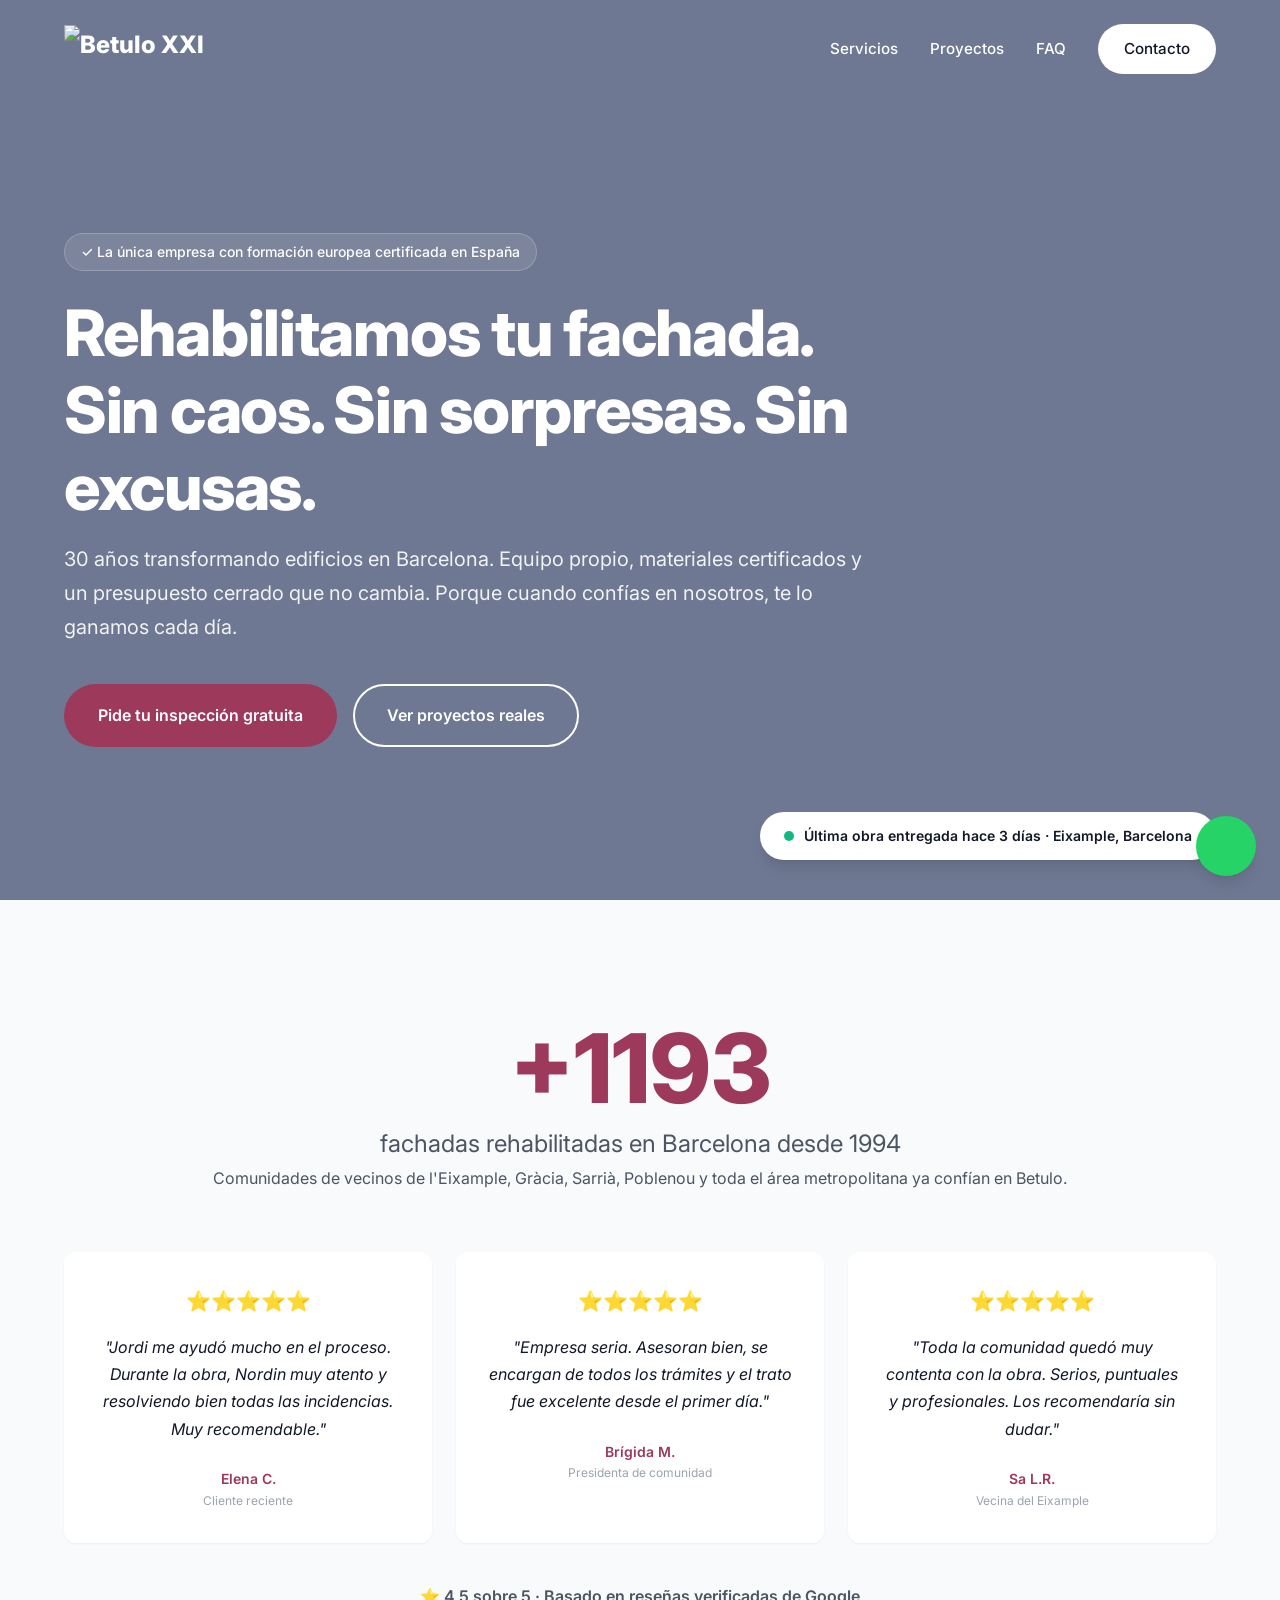
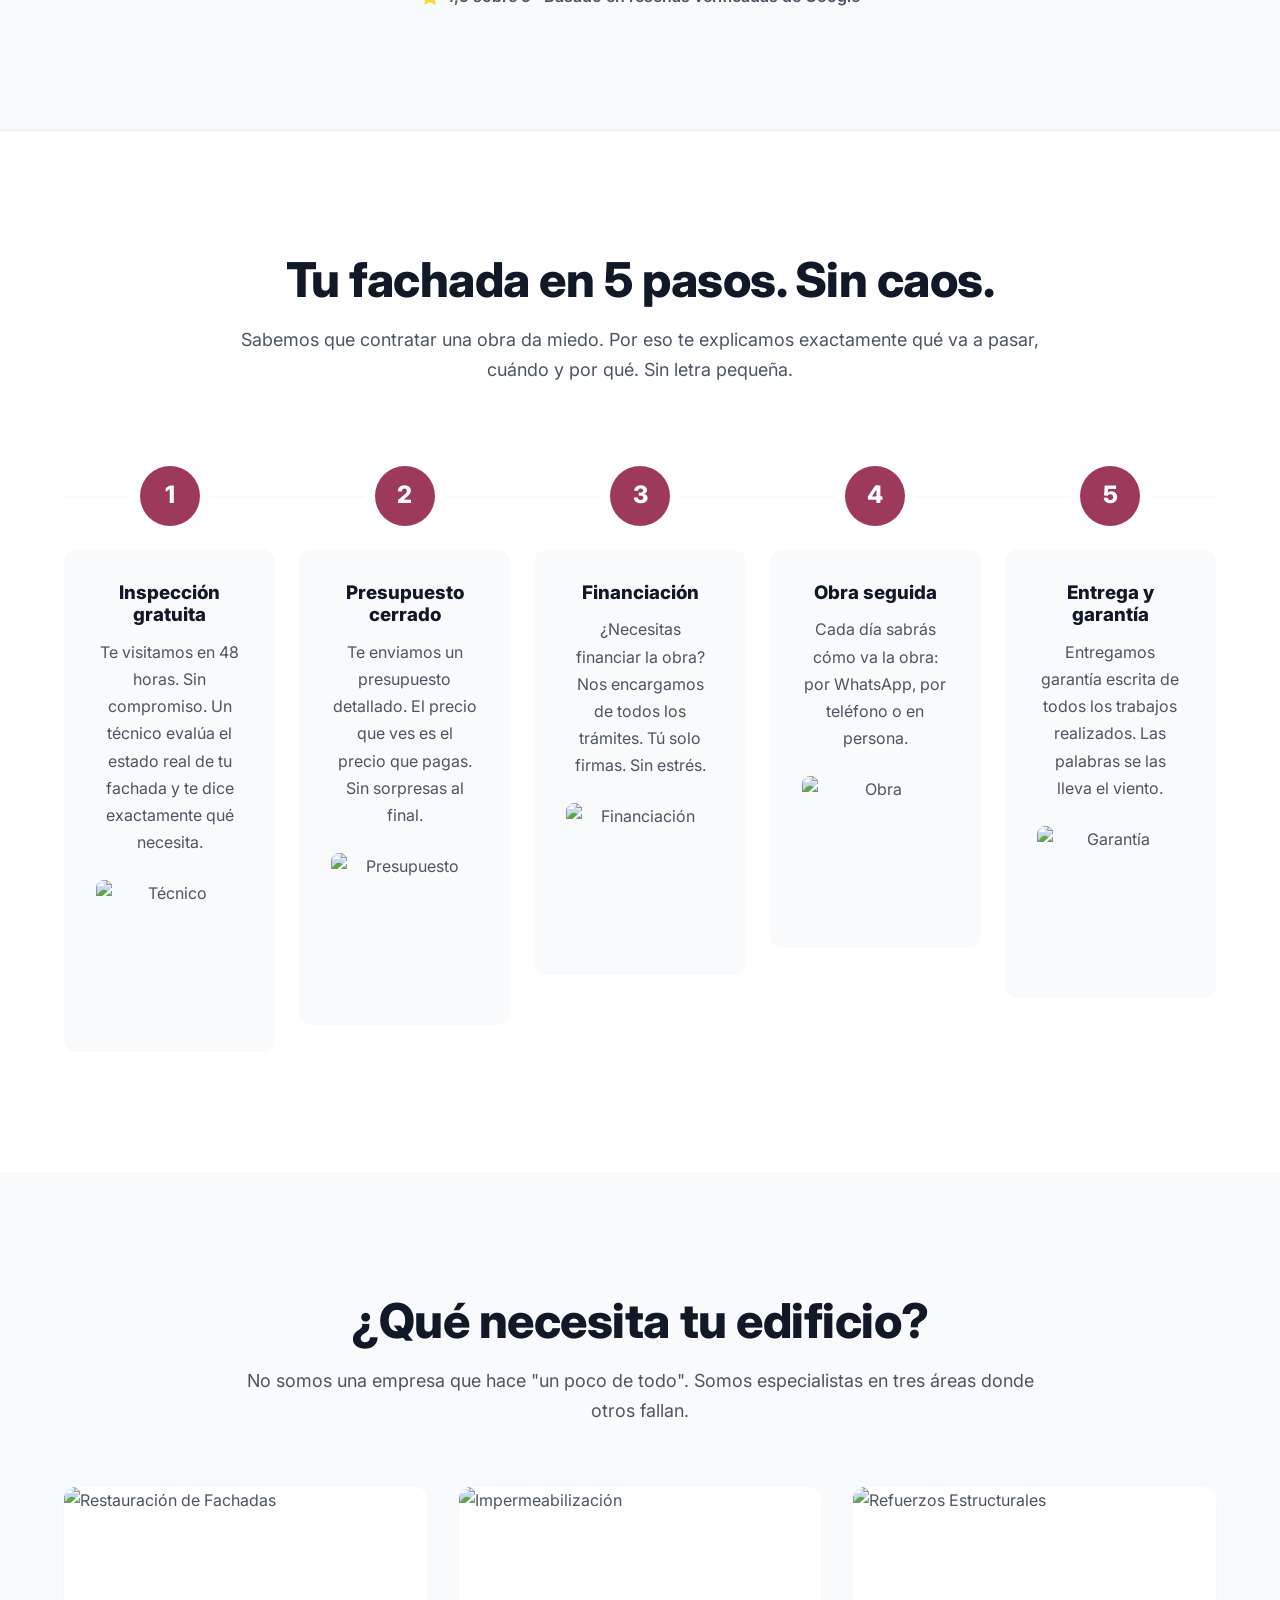
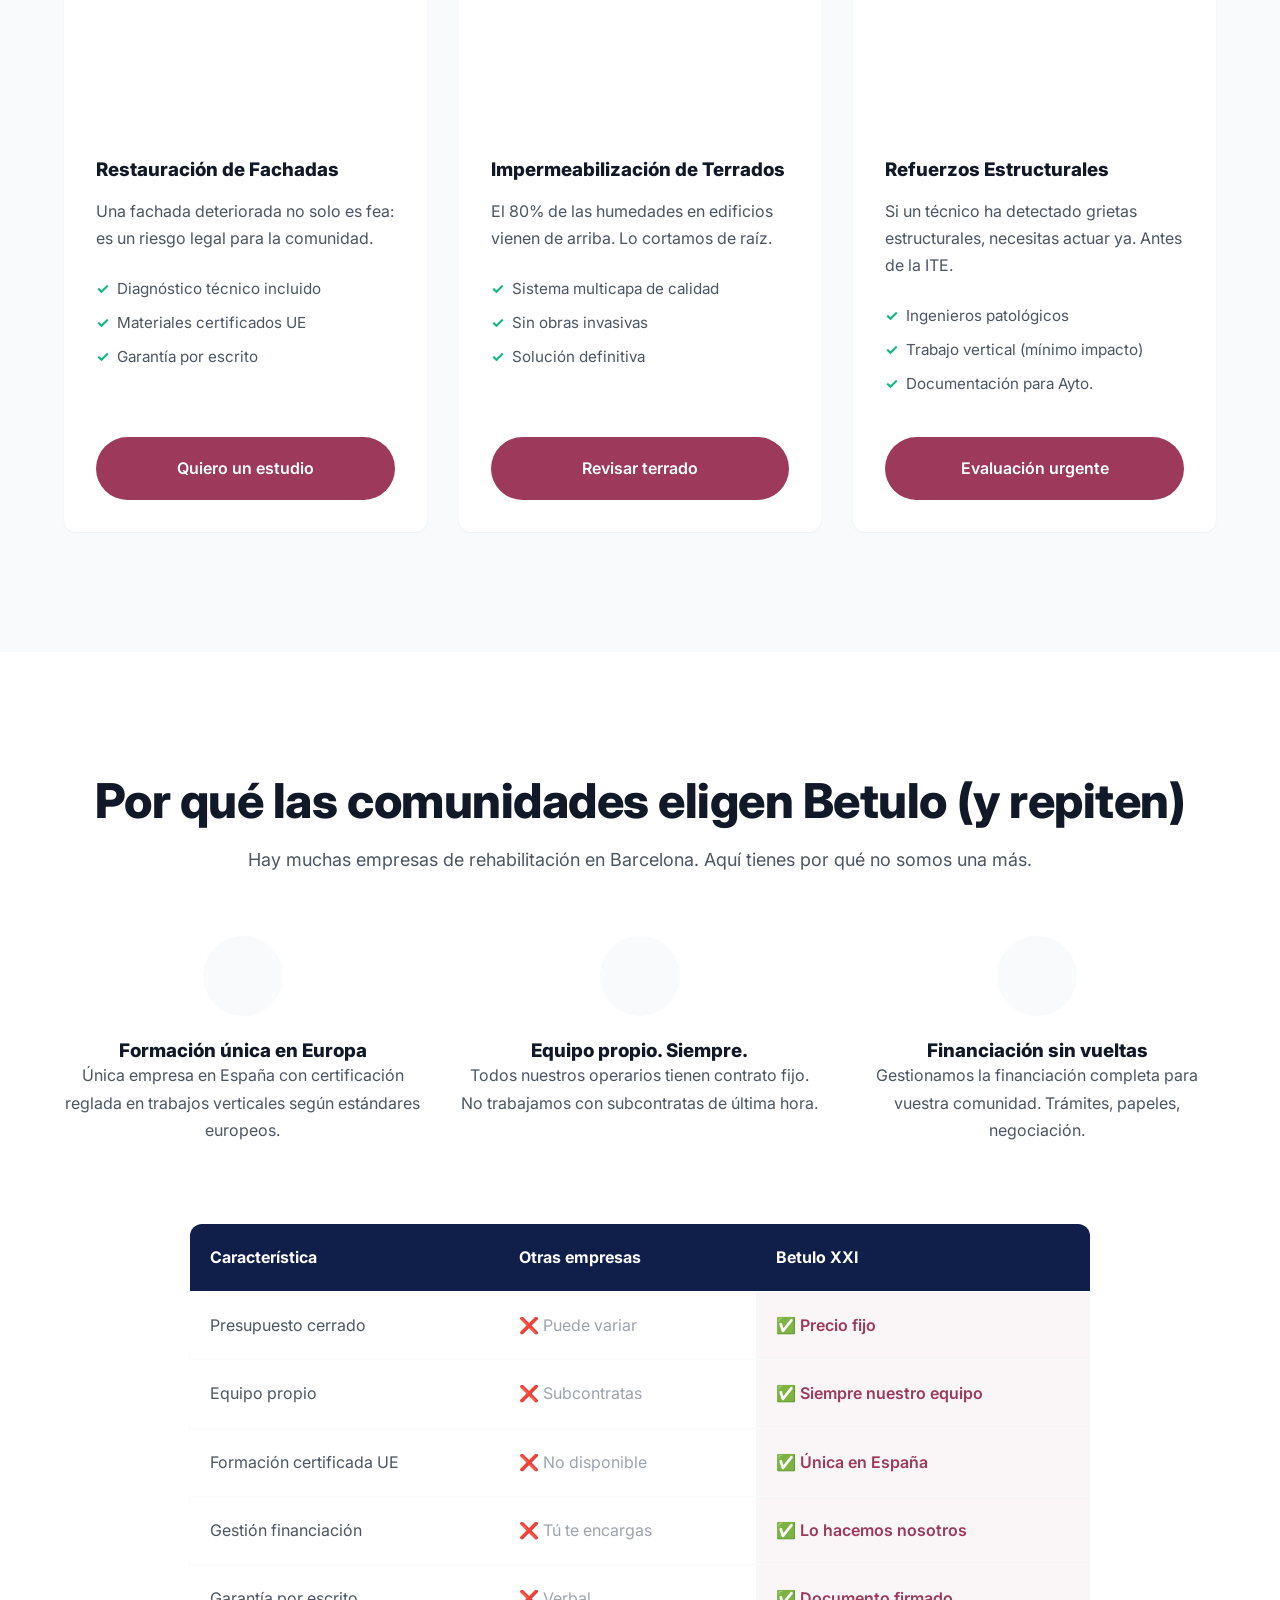
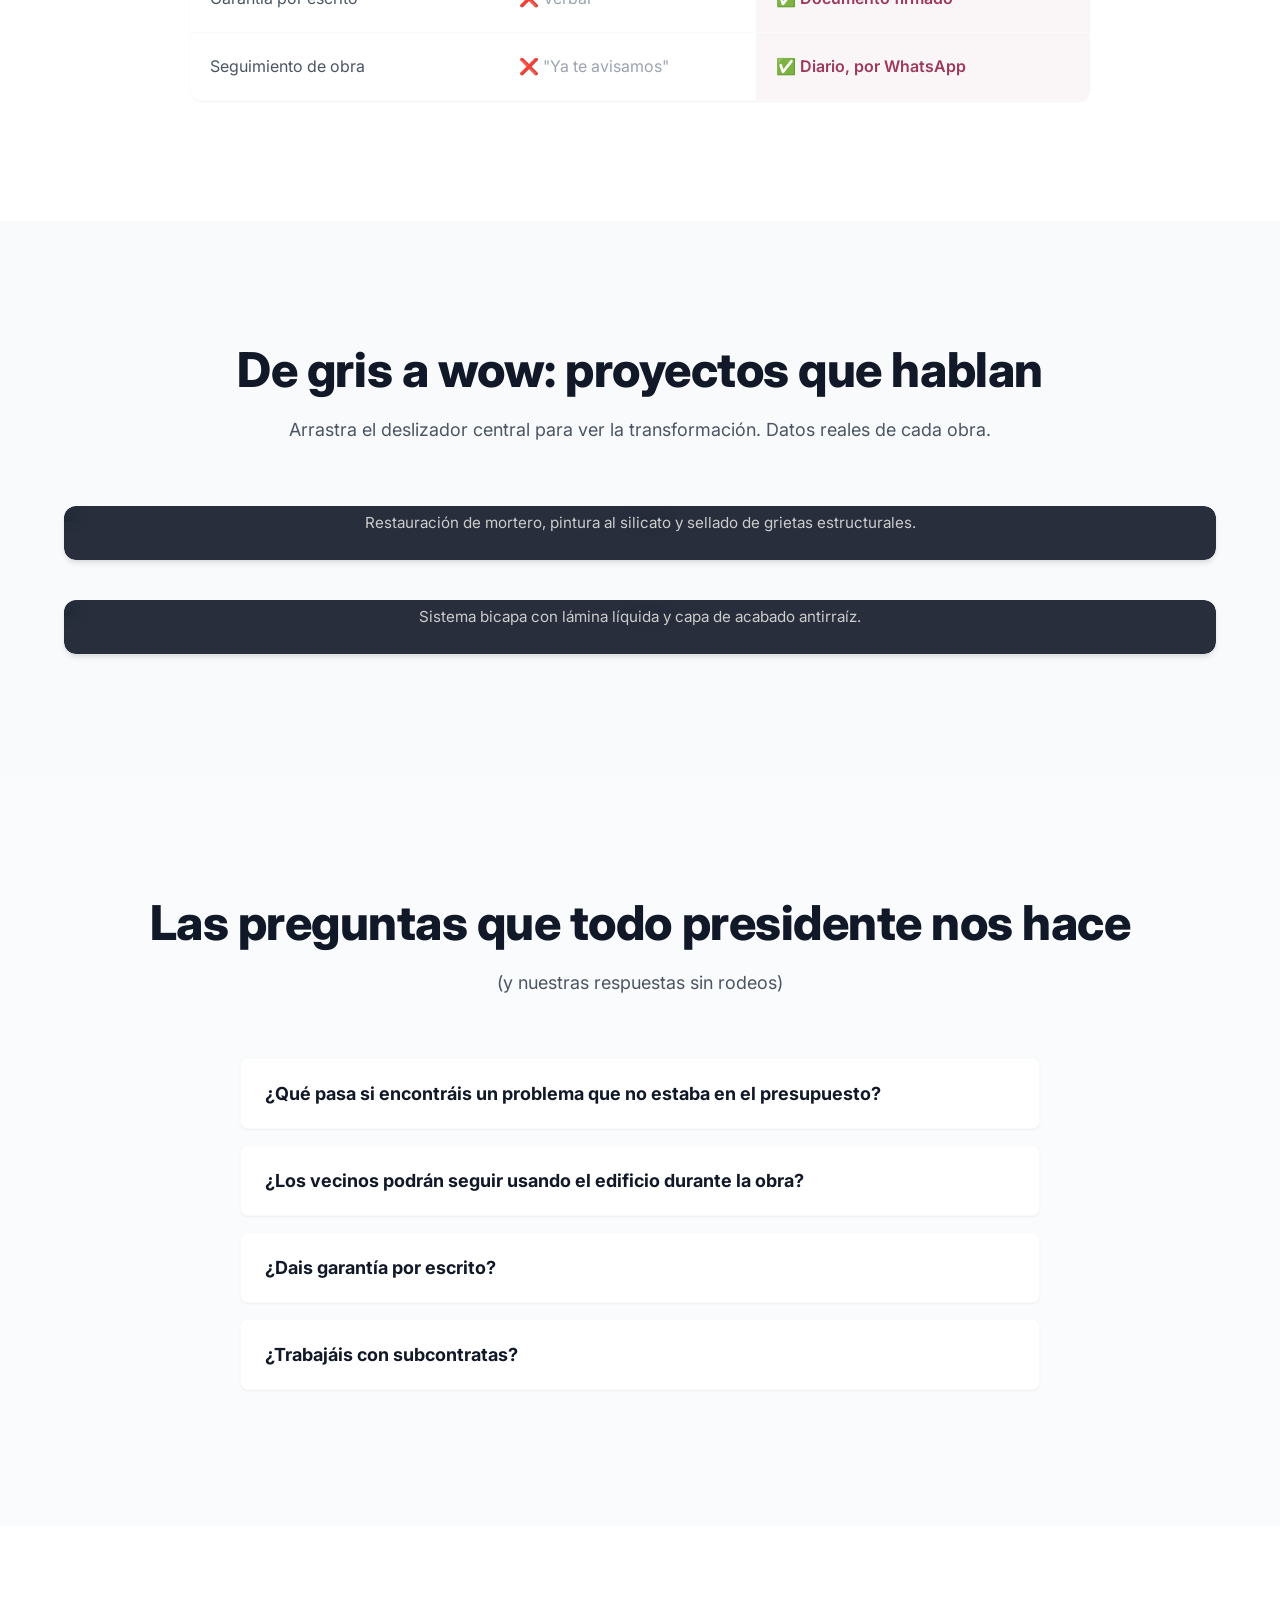
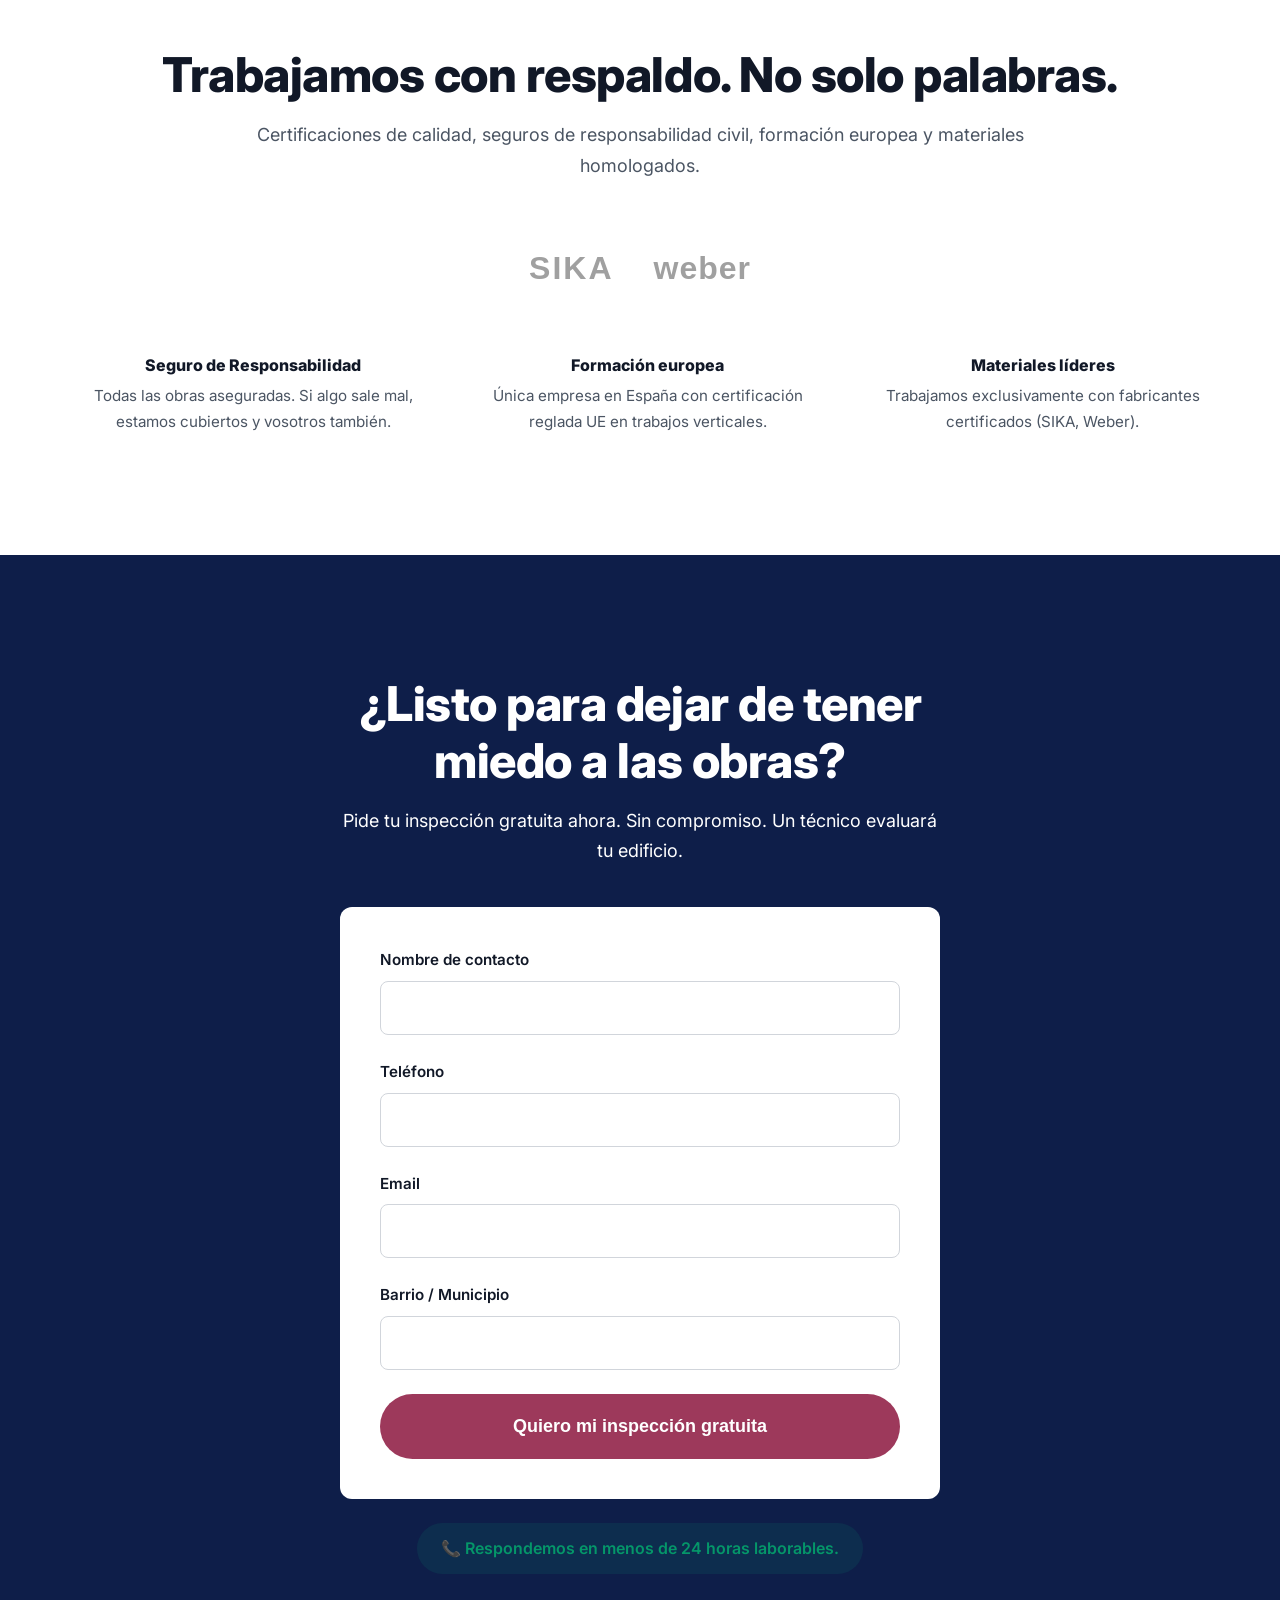
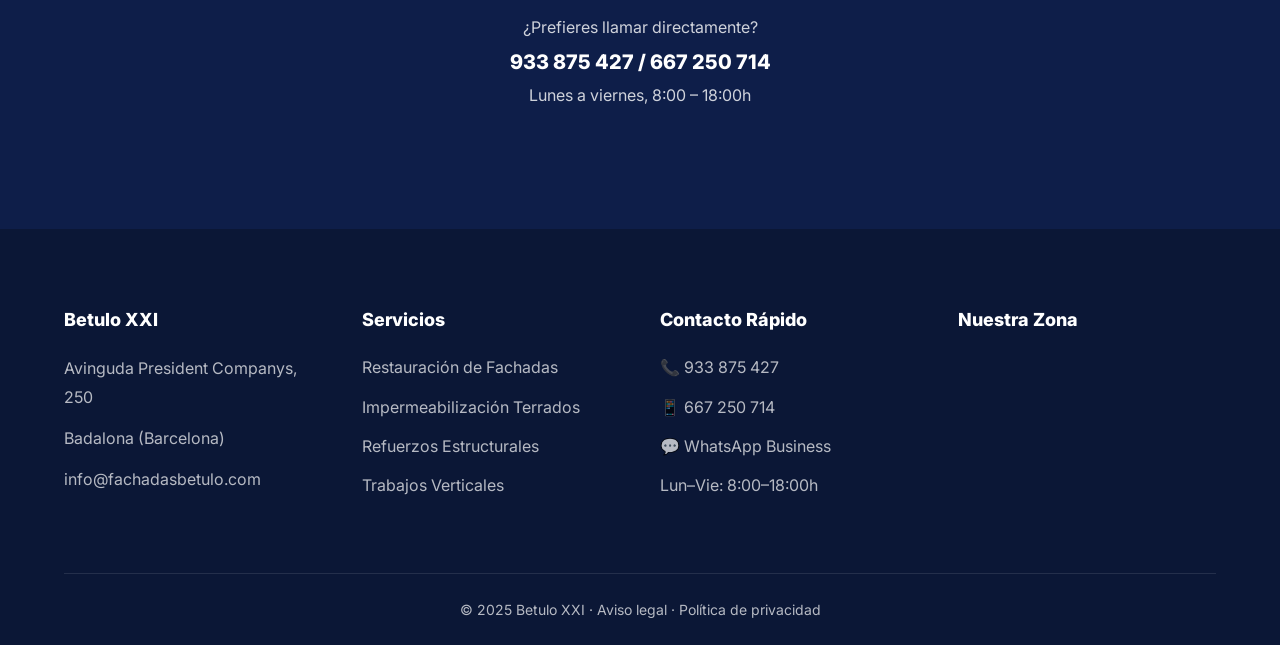
==== index.html @ 7cb9ca6b "Add files via upload" ====
<!DOCTYPE html>
<html lang="es">
<head>
    <meta charset="UTF-8">
    <meta name="viewport" content="width=device-width, initial-scale=1.0">
    <title>Rehabilitación Fachadas Barcelona | Betulo XXI</title>
    <meta name="description" content="Especialistas en rehabilitación de fachadas en Barcelona. Sin caos, presupuestos cerrados y equipo propio. Pide tu inspección gratuita.">
    <link rel="stylesheet" href="estilos.css">
    
    <!-- Img Comparison Slider CDN -->
    <link rel="stylesheet" href="https://unpkg.com/img-comparison-slider@8/dist/styles.css" />
    <script defer src="https://unpkg.com/img-comparison-slider@8/dist/index.js"></script>
    
    <!-- Tabler Icons -->
    <link rel="stylesheet" href="https://cdn.jsdelivr.net/npm/@tabler/icons-webfont@2.44.0/tabler-icons.min.css">
</head>
<body>

    <!-- NAVBAR -->
    <nav class="navbar">
        <div class="container">
            <a href="#" class="logo"><img src="LOGORIGINAL.gif" alt="Betulo XXI" style="height: 48px; width: auto; max-width: 200px; object-fit: contain;"></a>
            <div class="nav-links">
                <a href="#servicios">Servicios</a>
                <a href="#proyectos">Proyectos</a>
                <a href="#faq">FAQ</a>
                <a href="#contacto" class="btn btn-nav">Contacto</a>
            </div>
            <div class="menu-toggle">
                <i class="ti ti-menu-2"></i>
            </div>
        </div>
    </nav>

    <!-- BLOQUE 1: HERO -->
    <section class="hero">
        <div class="hero-overlay"></div>
        <!-- Hero Background Video -->
        <video class="hero-video" autoplay muted loop playsinline>
            <source src="Hero.mp4" type="video/mp4">
        </video>

        <div class="container position-relative">
            <div class="hero-content">
                <div class="tag-top">
                    ✓ La única empresa con formación europea certificada en España
                </div>
                <h1 class="h1 mb-4">Rehabilitamos tu fachada.<br>Sin caos. Sin sorpresas. Sin excusas.</h1>
                <p class="subtitle mb-8">30 años transformando edificios en Barcelona. Equipo propio, materiales certificados y un presupuesto cerrado que no cambia. Porque cuando confías en nosotros, te lo ganamos cada día.</p>
                <div class="hero-actions">
                    <a href="#contacto" class="btn btn-primary">Pide tu inspección gratuita</a>
                    <a href="#proyectos" class="btn btn-outline">Ver proyectos reales</a>
                </div>
            </div>
            
            <div class="badge-floating">
                <div class="dot-live"></div>
                Última obra entregada hace 3 días · Eixample, Barcelona
            </div>
        </div>
    </section>

    <!-- BLOQUE 2: SOCIAL PROOF -->
    <section class="social-proof section-padding text-center">
        <div class="container">
            <div class="counter-block">
                <div class="counter-number mb-2" data-target="1200">+0</div>
                <p class="h3">fachadas rehabilitadas en Barcelona desde 1994</p>
                <p class="mt-4" style="color: var(--text-secondary);">Comunidades de vecinos de l'Eixample, Gràcia, Sarrià, Poblenou y toda el área metropolitana ya confían en Betulo.</p>
            </div>
            
            <div class="reviews-grid">
                <!-- Testimonial 1 -->
                <div class="review-card">
                    <div class="stars">⭐⭐⭐⭐⭐</div>
                    <p class="review-text">"Jordi me ayudó mucho en el proceso. Durante la obra, Nordin muy atento y resolviendo bien todas las incidencias. Muy recomendable."</p>
                    <div class="review-author">Elena C.</div>
                    <div class="review-meta">Cliente reciente</div>
                </div>
                <!-- Testimonial 2 -->
                <div class="review-card">
                    <div class="stars">⭐⭐⭐⭐⭐</div>
                    <p class="review-text">"Empresa seria. Asesoran bien, se encargan de todos los trámites y el trato fue excelente desde el primer día."</p>
                    <div class="review-author">Brígida M.</div>
                    <div class="review-meta">Presidenta de comunidad</div>
                </div>
                <!-- Testimonial 3 -->
                <div class="review-card">
                    <div class="stars">⭐⭐⭐⭐⭐</div>
                    <p class="review-text">"Toda la comunidad quedó muy contenta con la obra. Serios, puntuales y profesionales. Los recomendaría sin dudar."</p>
                    <div class="review-author">Sa L.R.</div>
                    <div class="review-meta">Vecina del Eixample</div>
                </div>
            </div>

            <div class="aggregated-score">
                ⭐ 4,5 sobre 5 · Basado en reseñas verificadas de Google
            </div>
        </div>
    </section>

    <!-- BLOQUE 3: CÓMO TRABAJAMOS -->
    <section class="proceso section-padding">
        <div class="container">
            <div class="text-center mb-12">
                <h2 class="h2 mb-4">Tu fachada en 5 pasos. Sin caos.</h2>
                <p class="subtitle">Sabemos que contratar una obra da miedo. Por eso te explicamos exactamente qué va a pasar, cuándo y por qué. Sin letra pequeña.</p>
            </div>

            <div class="timeline">
                <!-- Step 1 -->
                <div class="timeline-item">
                    <div class="timeline-number">1</div>
                    <div class="timeline-content">
                        <h3>Inspección gratuita</h3>
                        <p>Te visitamos en 48 horas. Sin compromiso. Un técnico evalúa el estado real de tu fachada y te dice exactamente qué necesita.</p>
                        <img src="imagen3.png" alt="Técnico" class="timeline-img">
                    </div>
                </div>
                <!-- Step 2 -->
                <div class="timeline-item">
                    <div class="timeline-number">2</div>
                    <div class="timeline-content">
                        <h3>Presupuesto cerrado</h3>
                        <p>Te enviamos un presupuesto detallado. El precio que ves es el precio que pagas. Sin sorpresas al final.</p>
                        <img src="https://images.unsplash.com/photo-1554224155-8d04cb21cd6c?q=80&w=600" alt="Presupuesto" class="timeline-img">
                    </div>
                </div>
                <!-- Step 3 -->
                <div class="timeline-item">
                    <div class="timeline-number">3</div>
                    <div class="timeline-content">
                        <h3>Financiación</h3>
                        <p>¿Necesitas financiar la obra? Nos encargamos de todos los trámites. Tú solo firmas. Sin estrés.</p>
                        <img src="https://images.unsplash.com/photo-1560520653-9e0e4c89eb11?q=80&w=600" alt="Financiación" class="timeline-img">
                    </div>
                </div>
                <!-- Step 4 -->
                <div class="timeline-item">
                    <div class="timeline-number">4</div>
                    <div class="timeline-content">
                        <h3>Obra seguida</h3>
                        <p>Cada día sabrás cómo va la obra: por WhatsApp, por teléfono o en persona.</p>
                        <img src="https://images.unsplash.com/photo-1503387762-592deb58ef4e?q=80&w=600" alt="Obra" class="timeline-img">
                    </div>
                </div>
                <!-- Step 5 -->
                <div class="timeline-item">
                    <div class="timeline-number">5</div>
                    <div class="timeline-content">
                        <h3>Entrega y garantía</h3>
                        <p>Entregamos garantía escrita de todos los trabajos realizados. Las palabras se las lleva el viento.</p>
                        <img src="https://images.unsplash.com/photo-1589939705384-5185137a7f0f?q=80&w=600" alt="Garantía" class="timeline-img">
                    </div>
                </div>
            </div>
        </div>
    </section>

    <!-- BLOQUE 4: SERVICIOS TOP 3 -->
    <section id="servicios" class="services section-padding">
        <div class="container">
            <div class="text-center mb-12">
                <h2 class="h2 mb-4">¿Qué necesita tu edificio?</h2>
                <p class="subtitle">No somos una empresa que hace "un poco de todo". Somos especialistas en tres áreas donde otros fallan.</p>
            </div>

            <div class="services-grid">
                <!-- Service 1 -->
                <div class="service-card">
                    <img src="https://images.unsplash.com/photo-1565008576549-57569a49371d?q=80&w=800" alt="Restauración de Fachadas" class="service-img">
                    <div class="service-content">
                        <h3>Restauración de Fachadas</h3>
                        <p>Una fachada deteriorada no solo es fea: es un riesgo legal para la comunidad.</p>
                        <ul class="service-features">
                            <li>Diagnóstico técnico incluido</li>
                            <li>Materiales certificados UE</li>
                            <li>Garantía por escrito</li>
                        </ul>
                        <a href="#contacto" class="btn btn-primary">Quiero un estudio</a>
                    </div>
                </div>
                <!-- Service 2 -->
                <div class="service-card">
                    <img src="https://images.unsplash.com/photo-1628744448840-55bdb2497bd4?q=80&w=800" alt="Impermeabilización" class="service-img">
                    <div class="service-content">
                        <h3>Impermeabilización de Terrados</h3>
                        <p>El 80% de las humedades en edificios vienen de arriba. Lo cortamos de raíz.</p>
                        <ul class="service-features">
                            <li>Sistema multicapa de calidad</li>
                            <li>Sin obras invasivas</li>
                            <li>Solución definitiva</li>
                        </ul>
                        <a href="#contacto" class="btn btn-primary">Revisar terrado</a>
                    </div>
                </div>
                <!-- Service 3 -->
                <div class="service-card">
                    <img src="https://images.unsplash.com/photo-1504307651254-35680f356dfd?q=80&w=800" alt="Refuerzos Estructurales" class="service-img">
                    <div class="service-content">
                        <h3>Refuerzos Estructurales</h3>
                        <p>Si un técnico ha detectado grietas estructurales, necesitas actuar ya. Antes de la ITE.</p>
                        <ul class="service-features">
                            <li>Ingenieros patológicos</li>
                            <li>Trabajo vertical (mínimo impacto)</li>
                            <li>Documentación para Ayto.</li>
                        </ul>
                        <a href="#contacto" class="btn btn-primary">Evaluación urgente</a>
                    </div>
                </div>
            </div>
        </div>
    </section>

    <!-- BLOQUE 5: DIFERENCIACIÓN -->
    <section class="diferenciacion section-padding">
        <div class="container">
            <div class="text-center mb-12">
                <h2 class="h2 mb-4">Por qué las comunidades eligen Betulo (y repiten)</h2>
                <p class="subtitle">Hay muchas empresas de rehabilitación en Barcelona. Aquí tienes por qué no somos una más.</p>
            </div>

            <div class="pillars-grid">
                <div class="pillar-item">
                    <div class="pillar-icon"><i class="ti ti-certificate"></i></div>
                    <h3>Formación única en Europa</h3>
                    <p>Única empresa en España con certificación reglada en trabajos verticales según estándares europeos.</p>
                </div>
                <div class="pillar-item">
                    <div class="pillar-icon"><i class="ti ti-users"></i></div>
                    <h3>Equipo propio. Siempre.</h3>
                    <p>Todos nuestros operarios tienen contrato fijo. No trabajamos con subcontratas de última hora.</p>
                </div>
                <div class="pillar-item">
                    <div class="pillar-icon"><i class="ti ti-coin"></i></div>
                    <h3>Financiación sin vueltas</h3>
                    <p>Gestionamos la financiación completa para vuestra comunidad. Trámites, papeles, negociación.</p>
                </div>
            </div>

            <!-- Tabla comparativa -->
            <table class="comparison-table">
                <thead>
                    <tr>
                        <th>Característica</th>
                        <th>Otras empresas</th>
                        <th>Betulo XXI</th>
                    </tr>
                </thead>
                <tbody>
                    <tr>
                        <td>Presupuesto cerrado</td>
                        <td>❌ Puede variar</td>
                        <td>✅ Precio fijo</td>
                    </tr>
                    <tr>
                        <td>Equipo propio</td>
                        <td>❌ Subcontratas</td>
                        <td>✅ Siempre nuestro equipo</td>
                    </tr>
                    <tr>
                        <td>Formación certificada UE</td>
                        <td>❌ No disponible</td>
                        <td>✅ Única en España</td>
                    </tr>
                    <tr>
                        <td>Gestión financiación</td>
                        <td>❌ Tú te encargas</td>
                        <td>✅ Lo hacemos nosotros</td>
                    </tr>
                    <tr>
                        <td>Garantía por escrito</td>
                        <td>❌ Verbal</td>
                        <td>✅ Documento firmado</td>
                    </tr>
                    <tr>
                        <td>Seguimiento de obra</td>
                        <td>❌ "Ya te avisamos"</td>
                        <td>✅ Diario, por WhatsApp</td>
                    </tr>
                </tbody>
            </table>
        </div>
    </section>

    <!-- BLOQUE 6: GALERÍA ANTES/DESPUÉS -->
    <section id="proyectos" class="gallery section-padding">
        <div class="container text-center">
            <h2 class="h2 mb-4">De gris a wow: proyectos que hablan</h2>
            <p class="subtitle mb-12">Arrastra el deslizador central para ver la transformación. Datos reales de cada obra.</p>

            <div class="gallery-grid">
                <!-- Project 1 -->
                <div class="gallery-item">
                    <img-comparison-slider>
                        <img slot="first" src="imagen1.png" alt="Antes" />
                        <img slot="second" src="imagen2.png" alt="Después" />
                    </img-comparison-slider>
                    <div class="gallery-info text-left">
                        <h4>Fachada completa · Eixample, Barcelona</h4>
                        <div class="gallery-meta">
                            <span>Año: 2024</span>
                            <span>Duración: 6 semanas</span>
                            <span>Superficie: 420 m²</span>
                        </div>
                        <p style="margin:0; font-size:0.95rem; color: #ccc;">Restauración de mortero, pintura al silicato y sellado de grietas estructurales.</p>
                    </div>
                </div>
                
                <!-- Project 2 -->
                <div class="gallery-item">
                    <img-comparison-slider>
                        <img slot="first" src="https://images.unsplash.com/photo-1600607688969-a5bfcd646154?q=80&w=1200&grayscale=1" alt="Antes" />
                        <img slot="second" src="https://images.unsplash.com/photo-1600607688969-a5bfcd646154?q=80&w=1200" alt="Después" />
                    </img-comparison-slider>
                    <div class="gallery-info text-left">
                        <h4>Impermeabilización terrado · Gràcia, Barcelona</h4>
                        <div class="gallery-meta">
                            <span>Año: 2023</span>
                            <span>Duración: 3 semanas</span>
                            <span>Superficie: 180 m²</span>
                        </div>
                        <p style="margin:0; font-size:0.95rem; color: #ccc;">Sistema bicapa con lámina líquida y capa de acabado antirraíz.</p>
                    </div>
                </div>
            </div>
        </div>
    </section>

    <!-- BLOQUE 7: FAQ DE CONFIANZA -->
    <section id="faq" class="faq section-padding">
        <div class="container">
            <div class="text-center mb-12">
                <h2 class="h2 mb-4">Las preguntas que todo presidente nos hace</h2>
                <p class="subtitle">(y nuestras respuestas sin rodeos)</p>
            </div>

            <div class="faq-container">
                <div class="faq-item">
                    <button class="faq-question">
                        ¿Qué pasa si encontráis un problema que no estaba en el presupuesto? <i class="ti ti-plus faq-icon"></i>
                    </button>
                    <div class="faq-answer">
                        <p>Antes de empezar, hacemos una inspección técnica exhaustiva para evitar sorpresas. Si aparece algo imprevisto, te lo comunicamos inmediatamente y acordamos juntos cómo proceder. Nunca aumentamos el presupuesto sin tu aprobación previa y por escrito.</p>
                    </div>
                </div>
                
                <div class="faq-item">
                    <button class="faq-question">
                        ¿Los vecinos podrán seguir usando el edificio durante la obra? <i class="ti ti-plus faq-icon"></i>
                    </button>
                    <div class="faq-answer">
                        <p>Sí, siempre. Trabajamos con andamios homologados y sistemas de acceso que permiten la vida normal. Os informamos con antelación si alguna zona se ve afectada temporalmente.</p>
                    </div>
                </div>
                
                <div class="faq-item">
                    <button class="faq-question">
                        ¿Dais garantía por escrito? <i class="ti ti-plus faq-icon"></i>
                    </button>
                    <div class="faq-answer">
                        <p>Siempre. La garantía de todos nuestros trabajos queda reflejada en un documento firmado el día de finalización de la obra. Sin ello, no consideramos el trabajo terminado.</p>
                    </div>
                </div>
                
                <div class="faq-item">
                    <button class="faq-question">
                        ¿Trabajáis con subcontratas? <i class="ti ti-plus faq-icon"></i>
                    </button>
                    <div class="faq-answer">
                        <p>No. Todos los operarios que trabajan en tu fachada son empleados fijos de Betulo XXI. Conocemos a cada persona de nuestro equipo y respondemos por ellos.</p>
                    </div>
                </div>
            </div>
        </div>
    </section>

    <!-- BLOQUE 8: CERTIFICACIONES -->
    <section class="certifications section-padding text-center">
        <div class="container">
            <h2 class="h2 mb-4">Trabajamos con respaldo. No solo palabras.</h2>
            <p class="subtitle">Certificaciones de calidad, seguros de responsabilidad civil, formación europea y materiales homologados.</p>
            
            <div class="logos-row">
                <div style="font-size: 2rem; font-weight: 800; color: #a0a0a0; font-family: sans-serif; letter-spacing: 2px;">SIKA</div>
                <div style="font-size: 2rem; font-weight: 800; color: #a0a0a0; font-family: sans-serif; letter-spacing: 1px;">weber</div>
            </div>

            <div class="cert-grid text-left">
                <div class="cert-item">
                    <div class="cert-icon" style="color:var(--accent-green)"><i class="ti ti-shield-check"></i></div>
                    <div>
                        <h4>Seguro de Responsabilidad</h4>
                        <p>Todas las obras aseguradas. Si algo sale mal, estamos cubiertos y vosotros también.</p>
                    </div>
                </div>
                <div class="cert-item">
                    <div class="cert-icon" style="color:var(--accent-green)"><i class="ti ti-medal"></i></div>
                    <div>
                        <h4>Formación europea</h4>
                        <p>Única empresa en España con certificación reglada UE en trabajos verticales.</p>
                    </div>
                </div>
                <div class="cert-item">
                    <div class="cert-icon" style="color:var(--accent-green)"><i class="ti ti-box"></i></div>
                    <div>
                        <h4>Materiales líderes</h4>
                        <p>Trabajamos exclusivamente con fabricantes certificados (SIKA, Weber).</p>
                    </div>
                </div>
            </div>
        </div>
    </section>

    <!-- BLOQUE 9: CTA FINAL (CONTACT FORM) -->
    <section id="contacto" class="cta-final section-padding text-center">
        <div class="container" style="max-width: 600px;">
            <div class="cta-content">
                <h2 class="h2 mb-4">¿Listo para dejar de tener miedo a las obras?</h2>
                <p class="subtitle text-white">Pide tu inspección gratuita ahora. Sin compromiso. Un técnico evaluará tu edificio.</p>
                
                <!-- Formspree Integration -->
                <form action="https://formspree.io/f/mwvwvkdo" method="POST" class="contact-form">
                    <div class="form-group">
                        <label for="name">Nombre de contacto</label>
                        <input type="text" id="name" name="name" class="form-control" required>
                    </div>
                    <div class="form-group">
                        <label for="phone">Teléfono</label>
                        <input type="tel" id="phone" name="phone" class="form-control" required>
                    </div>
                    <div class="form-group">
                        <label for="email">Email</label>
                        <input type="email" id="email" name="email" class="form-control" required>
                    </div>
                    <div class="form-group">
                        <label for="zone">Barrio / Municipio</label>
                        <input type="text" id="zone" name="zone" class="form-control" required>
                    </div>
                    <button type="submit" class="btn btn-primary btn-submit">Quiero mi inspección gratuita</button>
                </form>

                <div class="guarantee-badge">
                    📞 Respondemos en menos de 24 horas laborables.
                </div>

                <div class="alt-contact">
                    <p>¿Prefieres llamar directamente?</p>
                    <strong>933 875 427 / 667 250 714</strong>
                    <p>Lunes a viernes, 8:00 – 18:00h</p>
                </div>
            </div>
        </div>
    </section>

    <!-- BLOQUE 10: FOOTER -->
    <footer class="footer">
        <div class="container">
            <div class="footer-grid">
                <div class="footer-col">
                    <h4>Betulo XXI</h4>
                    <ul style="color: rgba(255,255,255,0.7); line-height: 1.8;">
                        <li>Avinguda President Companys, 250</li>
                        <li>Badalona (Barcelona)</li>
                        <li><a href="mailto:info@fachadasbetulo.com">info@fachadasbetulo.com</a></li>
                    </ul>
                </div>
                <div class="footer-col">
                    <h4>Servicios</h4>
                    <ul>
                        <li><a href="#">Restauración de Fachadas</a></li>
                        <li><a href="#">Impermeabilización Terrados</a></li>
                        <li><a href="#">Refuerzos Estructurales</a></li>
                        <li><a href="#">Trabajos Verticales</a></li>
                    </ul>
                </div>
                <div class="footer-col">
                    <h4>Contacto Rápido</h4>
                    <ul>
                        <li>📞 933 875 427</li>
                        <li>📱 667 250 714</li>
                        <li>💬 WhatsApp Business</li>
                        <li>Lun–Vie: 8:00–18:00h</li>
                    </ul>
                </div>
                <div class="footer-col">
                    <h4>Nuestra Zona</h4>
                    <!-- Google Maps Embed Prototype for Badalona -->
                    <iframe src="https://www.google.com/maps/embed?pb=!1m18!1m12!1m3!1d2990.2766324905953!2d2.2476579157297926!3d41.45501939981358!2m3!1f0!2f0!3f0!3m2!1i1024!2i768!4f13.1!3m3!1m2!1s0x12a4bcecd26d03d3%3A0xe545f4df21ef8db7!2sAvinguda%20del%20President%20Companys%2C%20250%2C%2008915%20Badalona%2C%20Barcelona!5e0!3m2!1ses!2ses!4v1654160356501!5m2!1ses!2ses" width="100%" height="150" style="border:0; border-radius: 8px;" allowfullscreen="" loading="lazy"></iframe>
                </div>
            </div>
            <div class="footer-bottom">
                <p>© 2025 Betulo XXI · Aviso legal · Política de privacidad</p>
            </div>
        </div>
    </footer>

    <!-- WIDGET WHATSAPP FLOTANTE -->
    <a href="https://wa.me/34667250714" class="whatsapp-float" target="_blank" aria-label="WhatsApp">
        <i class="ti ti-brand-whatsapp"></i>
    </a>

    <script src="scripts.js"></script>
</body>
</html>
---- estilos.css ----
@import url('https://fonts.googleapis.com/css2?family=Inter:wght@400;500;600;700;800&display=swap');

:root {
  /* Design Tokens */
  --brand-color: #9D395B;
  --brand-hover: #7A2C46;
  --bg-light: #F9FAFB;
  --bg-white: #FFFFFF;
  --text-primary: #111827;
  --text-secondary: #4B5563;
  --text-light: #9CA3AF;
  --accent-green: #10B981;
  --dark-navy: #0F1F4A;
  
  /* Layout */
  --container-max: 1200px;
  --radius-sm: 8px;
  --radius-md: 12px;
  --radius-pill: 999px;
  --shadow-sm: 0 1px 2px 0 rgba(0, 0, 0, 0.05);
  --shadow-md: 0 4px 6px -1px rgba(0, 0, 0, 0.1), 0 2px 4px -1px rgba(0, 0, 0, 0.06);
  --shadow-lg: 0 10px 15px -3px rgba(0, 0, 0, 0.1), 0 4px 6px -2px rgba(0, 0, 0, 0.05);
}

/* Reset Base */
* {
  margin: 0;
  padding: 0;
  box-sizing: border-box;
}

html {
  scroll-behavior: smooth;
  font-family: 'Inter', sans-serif;
  color: var(--text-secondary);
  line-height: 1.7;
}

h1, h2, h3, h4, h5, strong {
  color: var(--text-primary);
  font-weight: 800;
  line-height: 1.2;
}

a {
  text-decoration: none;
  color: inherit;
  transition: all 0.2s ease;
}

ul {
  list-style: none;
}

img {
  max-width: 100%;
  height: auto;
  display: block;
}

/* Layout Utilities */
.container {
  width: 90%;
  max-width: var(--container-max);
  margin: 0 auto;
}

.section-padding {
  padding: 80px 0;
}

@media (min-width: 768px) {
  .section-padding {
    padding: 120px 0;
  }
}

.text-center { text-align: center; }
.mb-2 { margin-bottom: 0.5rem; }
.mb-4 { margin-bottom: 1rem; }
.mb-8 { margin-bottom: 2rem; }
.mb-12 { margin-bottom: 3rem; }

/* Typography */
.h1 { font-size: clamp(2.5rem, 5vw, 4rem); letter-spacing: -0.02em; }
.h2 { font-size: clamp(2rem, 4vw, 3rem); letter-spacing: -0.01em; }
.h3 { font-size: 1.5rem; }
.subtitle { font-size: 1.125rem; color: var(--text-secondary); max-width: 800px; margin: 0 auto; }

/* Buttons */
.btn {
  display: inline-flex;
  align-items: center;
  justify-content: center;
  padding: 16px 32px;
  border-radius: var(--radius-pill);
  font-weight: 600;
  cursor: pointer;
  border: 2px solid transparent;
  transition: all 0.3s ease;
  gap: 8px;
}

.btn-primary {
  background-color: var(--brand-color);
  color: white;
}

.btn-primary:hover {
  background-color: var(--brand-hover);
  transform: translateY(-2px);
  box-shadow: var(--shadow-md);
}

.btn-outline {
  background-color: transparent;
  border-color: var(--bg-white);
  color: var(--bg-white);
}

.btn-outline:hover {
  background-color: var(--bg-white);
  color: var(--text-primary);
}

/* NAVBAR */
.navbar {
  position: fixed;
  top: 0;
  left: 0;
  width: 100%;
  padding: 24px 0;
  z-index: 1000;
  transition: all 0.3s ease;
}

.navbar.scrolled {
  background: rgba(255, 255, 255, 0.95);
  backdrop-filter: blur(10px);
  padding: 16px 0;
  box-shadow: var(--shadow-sm);
}

.navbar .container {
  display: flex;
  justify-content: space-between;
  align-items: center;
}

.logo {
  font-weight: 800;
  font-size: 1.5rem;
  color: white;
  transition: color 0.3s ease;
}

.navbar.scrolled .logo { color: var(--brand-color); }

.nav-links {
  display: flex;
  gap: 32px;
  align-items: center;
}

.nav-links a {
  color: white;
  font-weight: 500;
  font-size: 0.95rem;
}

.navbar.scrolled .nav-links a { color: var(--text-primary); }

.nav-links .btn-nav {
  padding: 10px 24px;
  background: white;
  color: var(--text-primary);
  border-radius: var(--radius-pill);
}

.navbar.scrolled .nav-links .btn-nav {
  background: var(--brand-color);
  color: white;
}

.menu-toggle {
  display: none;
  color: white;
  font-size: 1.5rem;
  cursor: pointer;
}

.navbar.scrolled .menu-toggle { color: var(--text-primary); }

/* HERO (BLOQUE 1) */
.hero {
  position: relative;
  min-height: 100vh;
  display: flex;
  align-items: center;
  padding-top: 80px;
  overflow: hidden;
}

.hero-video {
  position: absolute;
  top: 0;
  left: 0;
  width: 100%;
  height: 100%;
  object-fit: cover;
  z-index: -2;
}

.hero-overlay {
  position: absolute;
  top: 0;
  left: 0;
  width: 100%;
  height: 100%;
  background: rgba(15, 31, 74, 0.6); /* Slightly more transparent */
  backdrop-filter: blur(3px); /* Leve difuminado */
  -webkit-backdrop-filter: blur(3px);
  z-index: -1;
}

.hero-content {
  color: white;
  max-width: 800px;
}

.hero-content h1, .hero-content .subtitle { color: white; }
.hero-content .subtitle { margin-left: 0; opacity: 0.9; font-size: 1.25rem; }

.tag-top {
  display: inline-flex;
  align-items: center;
  gap: 8px;
  background: rgba(255, 255, 255, 0.1);
  backdrop-filter: blur(4px);
  padding: 6px 16px;
  border-radius: var(--radius-pill);
  font-size: 0.875rem;
  font-weight: 500;
  margin-bottom: 24px;
  border: 1px solid rgba(255, 255, 255, 0.2);
}

.hero-actions {
  display: flex;
  gap: 16px;
  margin-top: 40px;
  flex-wrap: wrap;
}

.badge-floating {
  position: absolute;
  bottom: 40px;
  right: 5%;
  background: white;
  color: var(--text-primary);
  padding: 12px 24px;
  border-radius: var(--radius-pill);
  font-size: 0.875rem;
  font-weight: 600;
  display: flex;
  align-items: center;
  gap: 10px;
  box-shadow: var(--shadow-lg);
  animation: float 3s ease-in-out infinite;
}

.dot-live {
  width: 10px;
  height: 10px;
  background-color: var(--accent-green);
  border-radius: 50%;
  animation: pulse 2s infinite;
}

@keyframes float {
  0%, 100% { transform: translateY(0); }
  50% { transform: translateY(-10px); }
}

@keyframes pulse {
  0% { box-shadow: 0 0 0 0 rgba(16, 185, 129, 0.7); }
  70% { box-shadow: 0 0 0 10px rgba(16, 185, 129, 0); }
  100% { box-shadow: 0 0 0 0 rgba(16, 185, 129, 0); }
}

/* SOCIAL PROOF (BLOQUE 2) */
.social-proof {
  background: var(--bg-light);
  border-bottom: 1px solid rgba(0,0,0,0.05);
}

.counter-block {
  margin-bottom: 60px;
}

.counter-number {
  font-size: clamp(4rem, 8vw, 6rem);
  font-weight: 800;
  color: var(--brand-color);
  line-height: 1;
}

.reviews-grid {
  display: grid;
  grid-template-columns: repeat(auto-fit, minmax(300px, 1fr));
  gap: 24px;
}

.review-card {
  background: white;
  padding: 32px;
  border-radius: var(--radius-md);
  box-shadow: var(--shadow-sm);
  transition: transform 0.3s ease;
}

.review-card:hover {
  transform: translateY(-5px);
  box-shadow: var(--shadow-md);
}

.stars { color: #F59E0B; margin-bottom: 16px; font-size: 1.25rem; }
.review-text { font-style: italic; margin-bottom: 24px; color: var(--text-primary); }
.review-author { font-size: 0.875rem; font-weight: 600; color: var(--brand-color); }
.review-meta { font-size: 0.75rem; color: var(--text-light); }

.aggregated-score {
  margin-top: 40px;
  font-weight: 600;
  display: flex;
  align-items: center;
  justify-content: center;
  gap: 8px;
}

/* PROCESO (BLOQUE 3) */
.timeline {
  display: flex;
  flex-direction: column;
  gap: 40px;
  position: relative;
  max-width: 800px;
  margin: 60px auto 0;
}

.timeline::before {
  content: '';
  position: absolute;
  top: 0;
  left: 30px;
  height: 100%;
  width: 2px;
  background: var(--bg-light);
  z-index: -1;
}

.timeline-item {
  display: flex;
  gap: 32px;
}

.timeline-number {
  width: 60px;
  height: 60px;
  min-width: 60px;
  background: var(--brand-color);
  color: white;
  border-radius: 50%;
  display: flex;
  align-items: center;
  justify-content: center;
  font-size: 1.5rem;
  font-weight: 800;
  box-shadow: 0 0 0 10px white;
}

.timeline-content {
  background: var(--bg-light);
  padding: 32px;
  border-radius: var(--radius-md);
  width: 100%;
}

.timeline-content h3 { margin-bottom: 12px; }

.timeline-img {
  margin-top: 24px;
  border-radius: var(--radius-sm);
  height: 200px;
  width: 100%;
  object-fit: cover;
}

@media (min-width: 992px) {
  .timeline {
    flex-direction: row;
    max-width: 100%;
    gap: 24px;
    margin-top: 80px;
  }
  .timeline::before {
    top: 30px;
    left: 0;
    width: 100%;
    height: 2px;
  }
  .timeline-item {
    flex-direction: column;
    flex: 1;
    gap: 24px;
  }
  .timeline-number {
    margin: 0 auto;
  }
  .timeline-content {
    text-align: center;
  }
  .timeline-img {
    height: 140px;
  }
}

/* TOP 3 SERVICIOS (BLOQUE 4) */
.services { background: var(--bg-light); }

.services-grid {
  display: grid;
  grid-template-columns: repeat(auto-fit, minmax(320px, 1fr));
  gap: 32px;
  margin-top: 60px;
}

.service-card {
  background: white;
  border-radius: var(--radius-md);
  overflow: hidden;
  box-shadow: var(--shadow-sm);
  transition: transform 0.3s ease;
  display: flex;
  flex-direction: column;
}

.service-card:hover {
  transform: translateY(-8px);
  box-shadow: var(--shadow-lg);
}

.service-img {
  height: 240px;
  width: 100%;
  object-fit: cover;
}

.service-content {
  padding: 32px;
  display: flex;
  flex-direction: column;
  flex-grow: 1;
}

.service-content h3 { margin-bottom: 16px; }
.service-content p { margin-bottom: 24px; color: var(--text-secondary); }

.service-features {
  margin-bottom: 32px;
}

.service-features li {
  display: flex;
  align-items: center;
  gap: 8px;
  margin-bottom: 8px;
  font-size: 0.95rem;
}

.service-features li::before {
  content: '✓';
  color: var(--accent-green);
  font-weight: bold;
}

.service-content .btn { margin-top: auto; width: 100%; }

/* DIFERENCIACIÓN (BLOQUE 5) */
.pillars-grid {
  display: grid;
  grid-template-columns: repeat(auto-fit, minmax(280px, 1fr));
  gap: 40px;
  margin-top: 60px;
  margin-bottom: 80px;
}

.pillar-item { text-align: center; }

.pillar-icon {
  width: 80px;
  height: 80px;
  background: var(--bg-light);
  border-radius: 50%;
  display: flex;
  align-items: center;
  justify-content: center;
  margin: 0 auto 24px;
  color: var(--brand-color);
  font-size: 2rem;
}

.comparison-table {
  width: 100%;
  max-width: 900px;
  margin: 0 auto;
  border-collapse: collapse;
  background: white;
  border-radius: var(--radius-md);
  overflow: hidden;
  box-shadow: var(--shadow-sm);
}

.comparison-table th, .comparison-table td {
  padding: 20px;
  text-align: left;
  border-bottom: 1px solid var(--bg-light);
}

.comparison-table th { background: var(--dark-navy); color: white; }

.comparison-table td:nth-child(2) { color: var(--text-light); }
.comparison-table td:nth-child(3) { 
  background: rgba(157, 57, 91, 0.05); /* Brand color light opacity */
  font-weight: 600;
  color: var(--brand-color);
}

/* GALERÍA ANTES/DESPUÉS (BLOQUE 6) */
.gallery {
  background: var(--bg-light);
  overflow: hidden;
}

.gallery-grid {
  display: grid;
  gap: 40px;
  margin-top: 60px;
}

.gallery-item {
  position: relative;
  border-radius: var(--radius-md);
  overflow: hidden;
  box-shadow: var(--shadow-md);
}

.gallery-item img-comparison-slider {
  width: 100%;
  height: 600px; /* Fixed height for consistency */
}

.gallery-item img-comparison-slider img {
  width: 100%;
  height: 100%;
  object-fit: cover;
}

.gallery-info {
  position: absolute;
  bottom: 0;
  left: 0;
  width: 100%;
  background: rgba(17, 24, 39, 0.9);
  backdrop-filter: blur(8px);
  color: white;
  padding: 24px;
  border-top: 1px solid rgba(255,255,255,0.1);
}

.gallery-info h4 { color: white; margin-bottom: 8px; }

.gallery-meta {
  display: flex;
  gap: 16px;
  font-size: 0.875rem;
  color: rgba(255,255,255,0.7);
  margin-bottom: 12px;
}

/* FAQ (BLOQUE 7) */
.faq {
  position: relative;
  background-image: url('FONDO.png');
  background-attachment: fixed;
  background-size: cover;
  background-position: center;
  z-index: 1;
}
.faq::before {
  content: '';
  position: absolute;
  top: 0; left: 0; width: 100%; height: 100%;
  background: rgba(249, 250, 251, 0.75); /* Soft transparent background */
  backdrop-filter: blur(5px);
  -webkit-backdrop-filter: blur(5px);
  z-index: -1;
}

.faq-container {
  max-width: 800px;
  margin: 60px auto 0;
}

.faq-item {
  background: white;
  border: 1px solid var(--bg-light);
  margin-bottom: 16px;
  border-radius: var(--radius-sm);
  overflow: hidden;
  box-shadow: var(--shadow-sm);
}

.faq-question {
  width: 100%;
  text-align: left;
  padding: 24px;
  background: white;
  border: none;
  font-size: 1.125rem;
  font-weight: 700;
  color: var(--text-primary);
  display: flex;
  justify-content: space-between;
  align-items: center;
  cursor: pointer;
  transition: color 0.2s ease;
  font-family: inherit;
}

.faq-question:hover { color: var(--brand-color); }

.faq-icon {
  font-size: 1.5rem;
  transition: transform 0.3s ease;
  color: var(--brand-color);
}

.faq-item.active .faq-icon { transform: rotate(45deg); }

.faq-answer {
  padding: 0 24px;
  max-height: 0;
  overflow: hidden;
  transition: max-height 0.3s ease, padding 0.3s ease;
  color: var(--text-secondary);
}

.faq-item.active .faq-answer {
  padding: 0 24px 24px;
  max-height: 500px;
}

/* CERTIFICACIONES (BLOQUE 8) */
.certifications { background: white; }

.logos-row {
  display: flex;
  flex-wrap: wrap;
  justify-content: center;
  gap: 40px;
  margin: 60px 0;
}

.logos-row img {
  height: 60px;
  filter: grayscale(100%) opacity(0.6);
  transition: all 0.3s ease;
}

.logos-row img:hover {
  filter: grayscale(0%) opacity(1);
}

.cert-grid {
  display: grid;
  grid-template-columns: repeat(auto-fit, minmax(240px, 1fr));
  gap: 32px;
  margin-top: 40px;
}

.cert-item { display: flex; gap: 16px; align-items: flex-start; }
.cert-icon { font-size: 2rem; }
.cert-item h4 { margin-bottom: 8px; }
.cert-item p { font-size: 0.95rem; }

/* CTA FINAL (BLOQUE 9) */
.cta-final {
  background: var(--dark-navy) url('https://images.unsplash.com/photo-1541888086425-d81bb19240f5?auto=format&fit=crop&q=80') center/cover no-repeat;
  position: relative;
  z-index: 1;
}

.cta-final::before {
  content: '';
  position: absolute;
  top: 0; left: 0; width: 100%; height: 100%;
  background: rgba(15, 31, 74, 0.9);
  backdrop-filter: blur(8px);
  z-index: -1;
}

.cta-content { color: white; }
.cta-content h2, .cta-content .subtitle { color: white; }

.contact-form {
  background: white;
  padding: 40px;
  border-radius: var(--radius-md);
  margin-top: 40px;
  color: var(--text-primary);
}

.form-group { margin-bottom: 24px; text-align: left; }

.form-group label {
  display: block;
  font-weight: 600;
  margin-bottom: 8px;
  font-size: 0.95rem;
}

.form-control {
  width: 100%;
  padding: 16px;
  border: 1px solid #D1D5DB;
  border-radius: var(--radius-sm);
  font-family: inherit;
  font-size: 1rem;
  transition: border-color 0.3s ease;
}

.form-control:focus {
  outline: none;
  border-color: var(--brand-color);
  box-shadow: 0 0 0 3px rgba(157, 57, 91, 0.1);
}

.btn-submit {
  width: 100%;
  font-size: 1.125rem;
  padding: 20px;
}

.guarantee-badge {
  display: inline-flex;
  align-items: center;
  gap: 8px;
  background: rgba(16, 185, 129, 0.1);
  color: #059669; /* Darker green for text on white */
  padding: 12px 24px;
  border-radius: var(--radius-pill);
  font-weight: 600;
  margin-top: 24px;
}

.alt-contact {
  margin-top: 40px;
  color: rgba(255,255,255,0.8);
}
.alt-contact strong { color: white; font-size: 1.25rem; display: block; margin: 8px 0; }

/* FOOTER (BLOQUE 10) */
.footer {
  background: #0B1736;
  color: rgba(255,255,255,0.7);
  padding: 80px 0 24px;
}

.footer-grid {
  display: grid;
  grid-template-columns: repeat(auto-fit, minmax(240px, 1fr));
  gap: 40px;
  margin-bottom: 60px;
}

.footer-col h4 {
  color: white;
  margin-bottom: 24px;
  font-size: 1.125rem;
}

.footer-col ul li { margin-bottom: 12px; }
.footer-col ul li a:hover { color: white; }

.footer-bottom {
  border-top: 1px solid rgba(255,255,255,0.1);
  padding-top: 24px;
  text-align: center;
  font-size: 0.875rem;
}

/* WIDGET WHATSAPP */
.whatsapp-float {
  position: fixed;
  bottom: 24px;
  right: 24px;
  width: 60px;
  height: 60px;
  background-color: #25d366;
  color: #FFF;
  border-radius: 50px;
  text-align: center;
  font-size: 30px;
  box-shadow: var(--shadow-lg);
  display: flex;
  align-items: center;
  justify-content: center;
  z-index: 1000;
  transition: transform 0.3s ease;
}

.whatsapp-float:hover {
  transform: scale(1.1);
}

/* RESPONSIVE ADDONS */
@media (max-width: 768px) {
  .nav-links {
    position: fixed;
    top: -100%;
    left: 0;
    width: 100%;
    background: white;
    flex-direction: column;
    padding: 80px 24px 40px;
    box-shadow: var(--shadow-md);
    transition: top 0.3s ease;
  }
  .nav-links.active { top: 0; }
  .nav-links a { color: var(--text-primary); font-size: 1.125rem; }
  .menu-toggle { display: block; z-index: 1001; }
  .navbar.scrolled .menu-toggle { color: var(--text-primary); }
  
  .hero-content { margin-top: 40px; }
  .badge-floating { display: none; }
  
  .comparison-table { display: block; overflow-x: auto; }
}
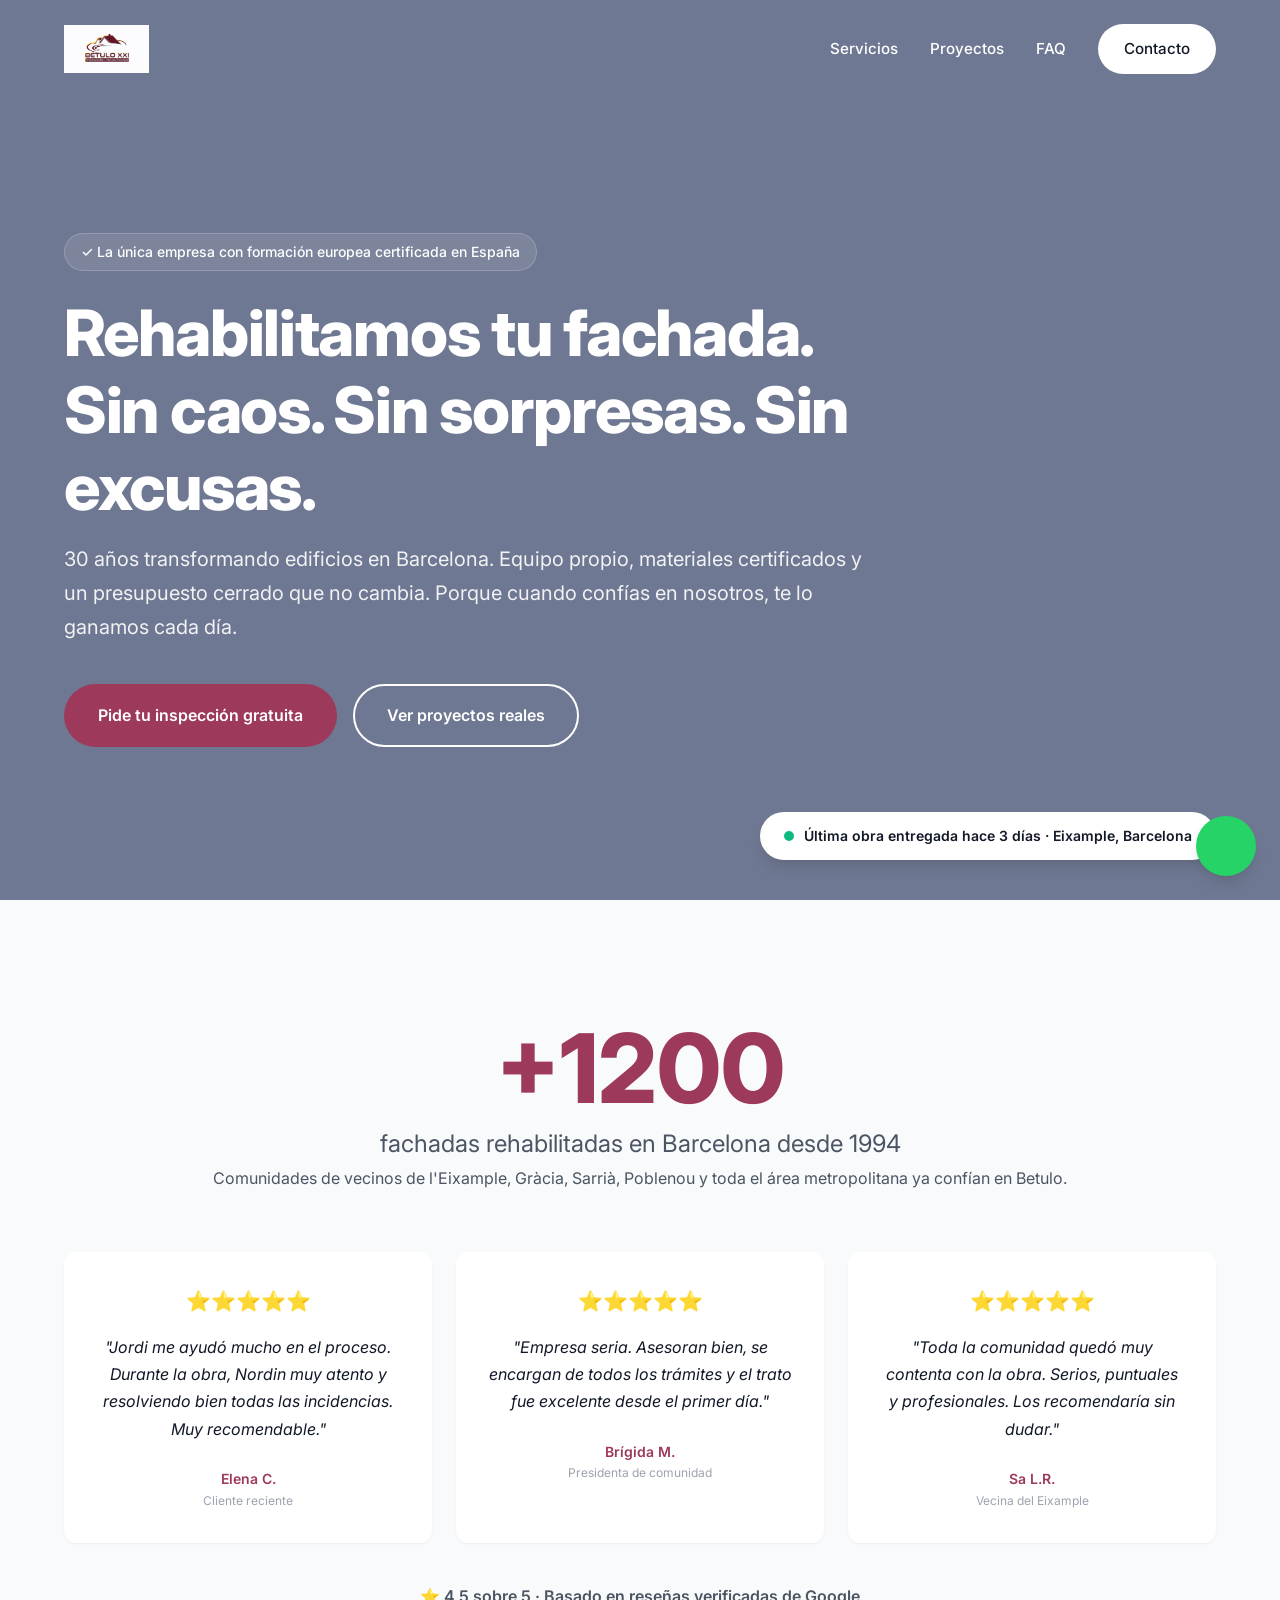
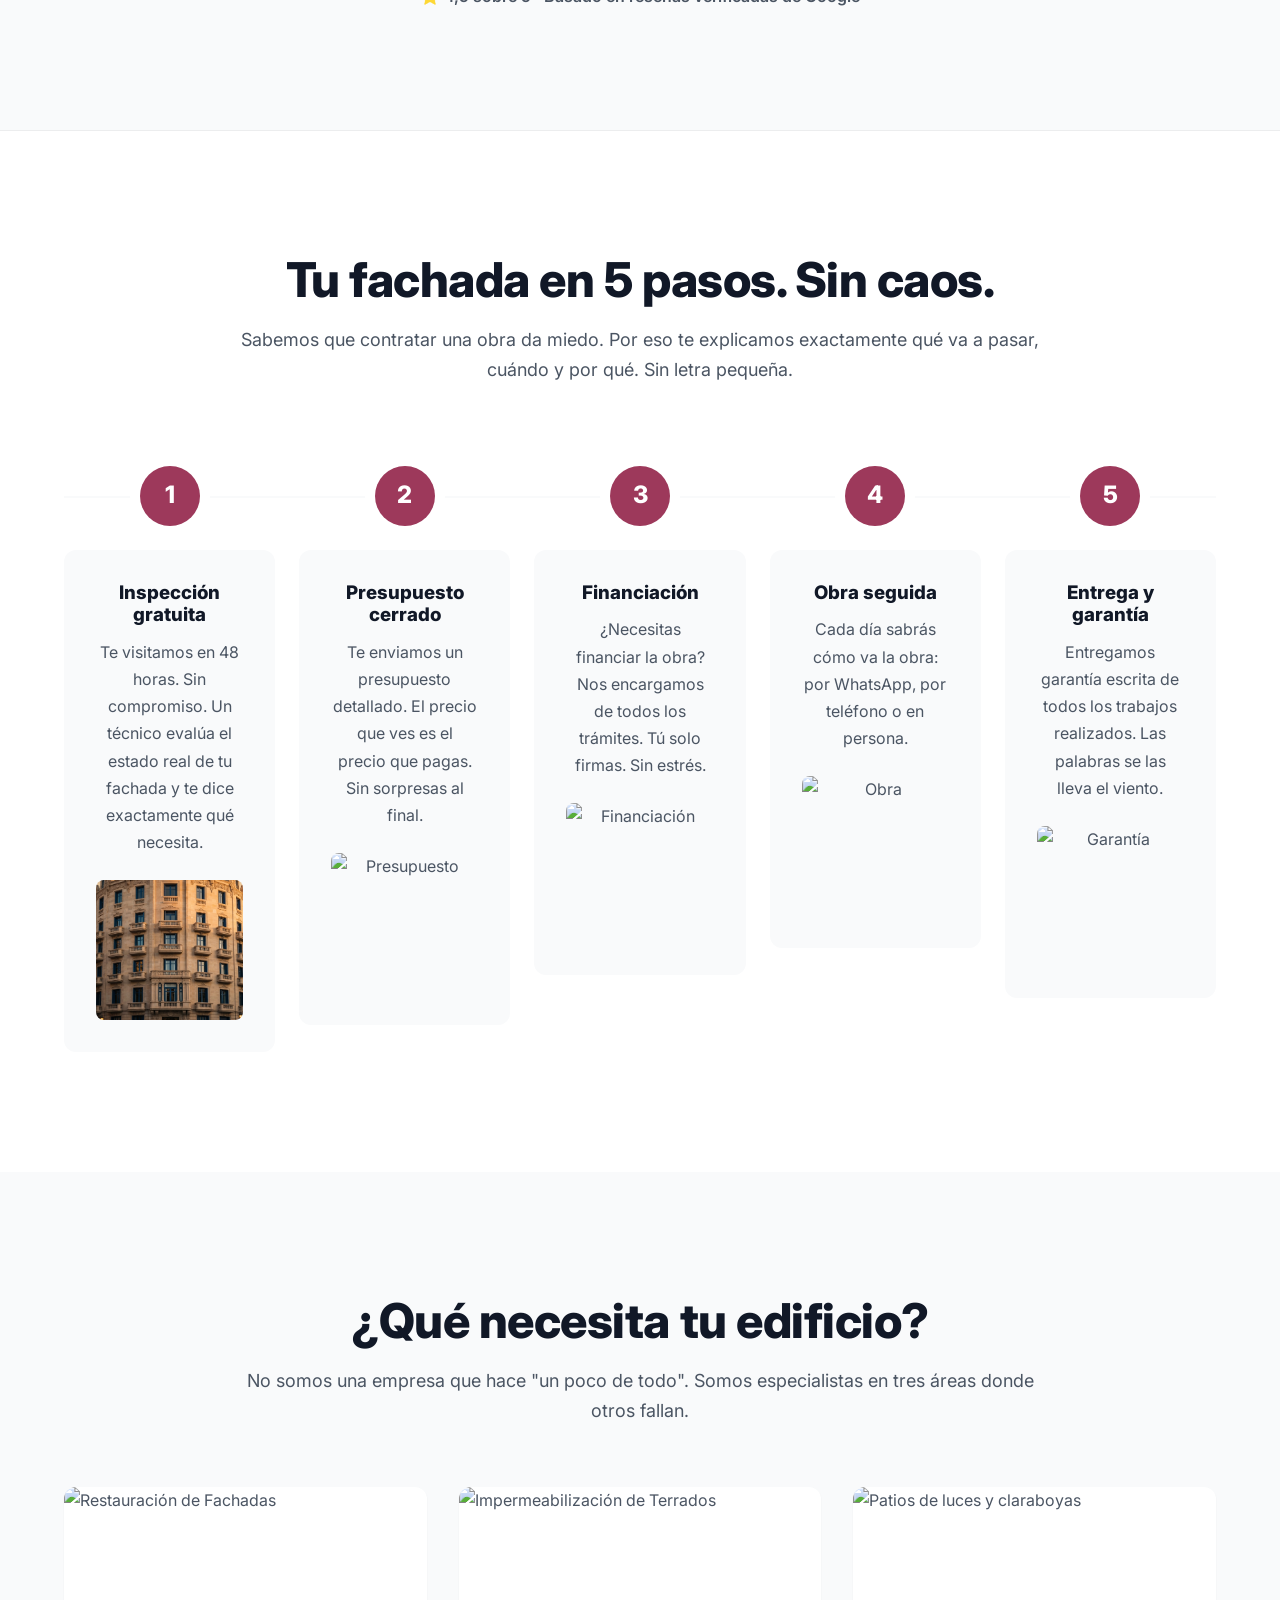
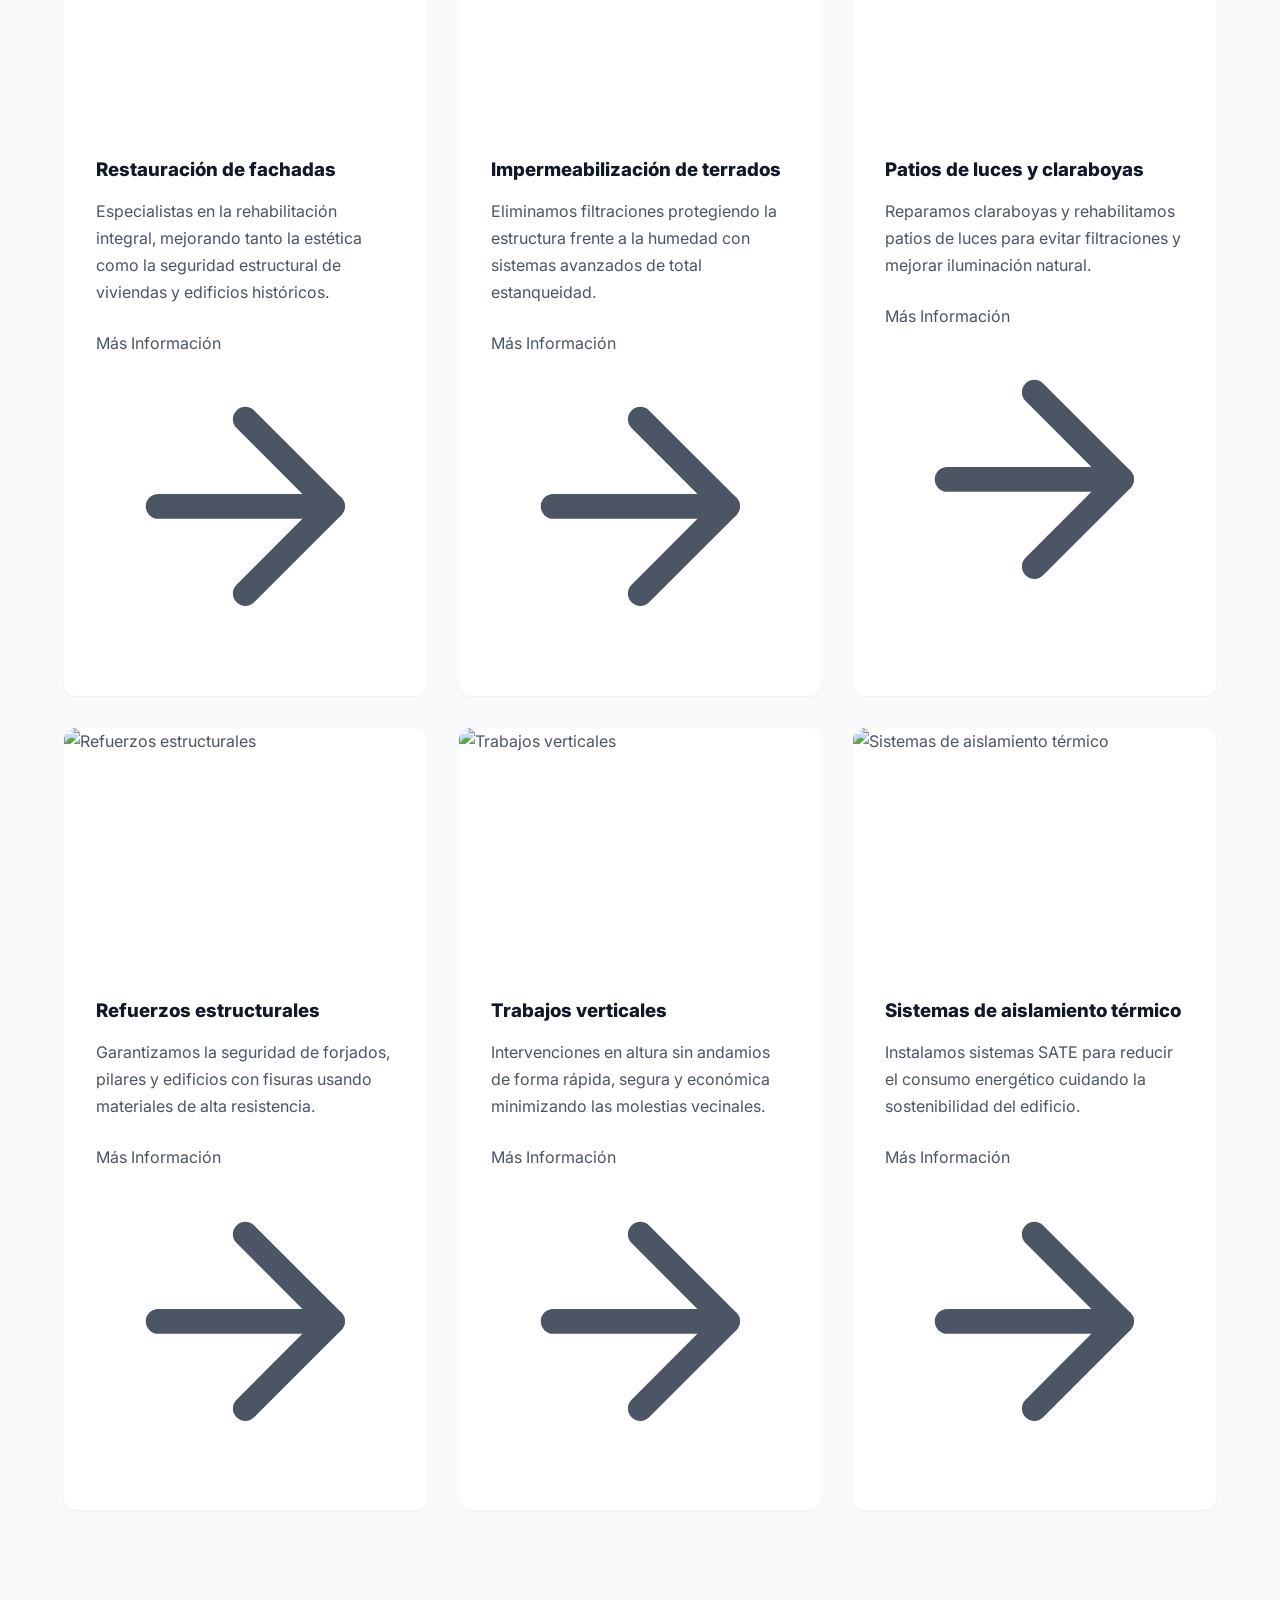
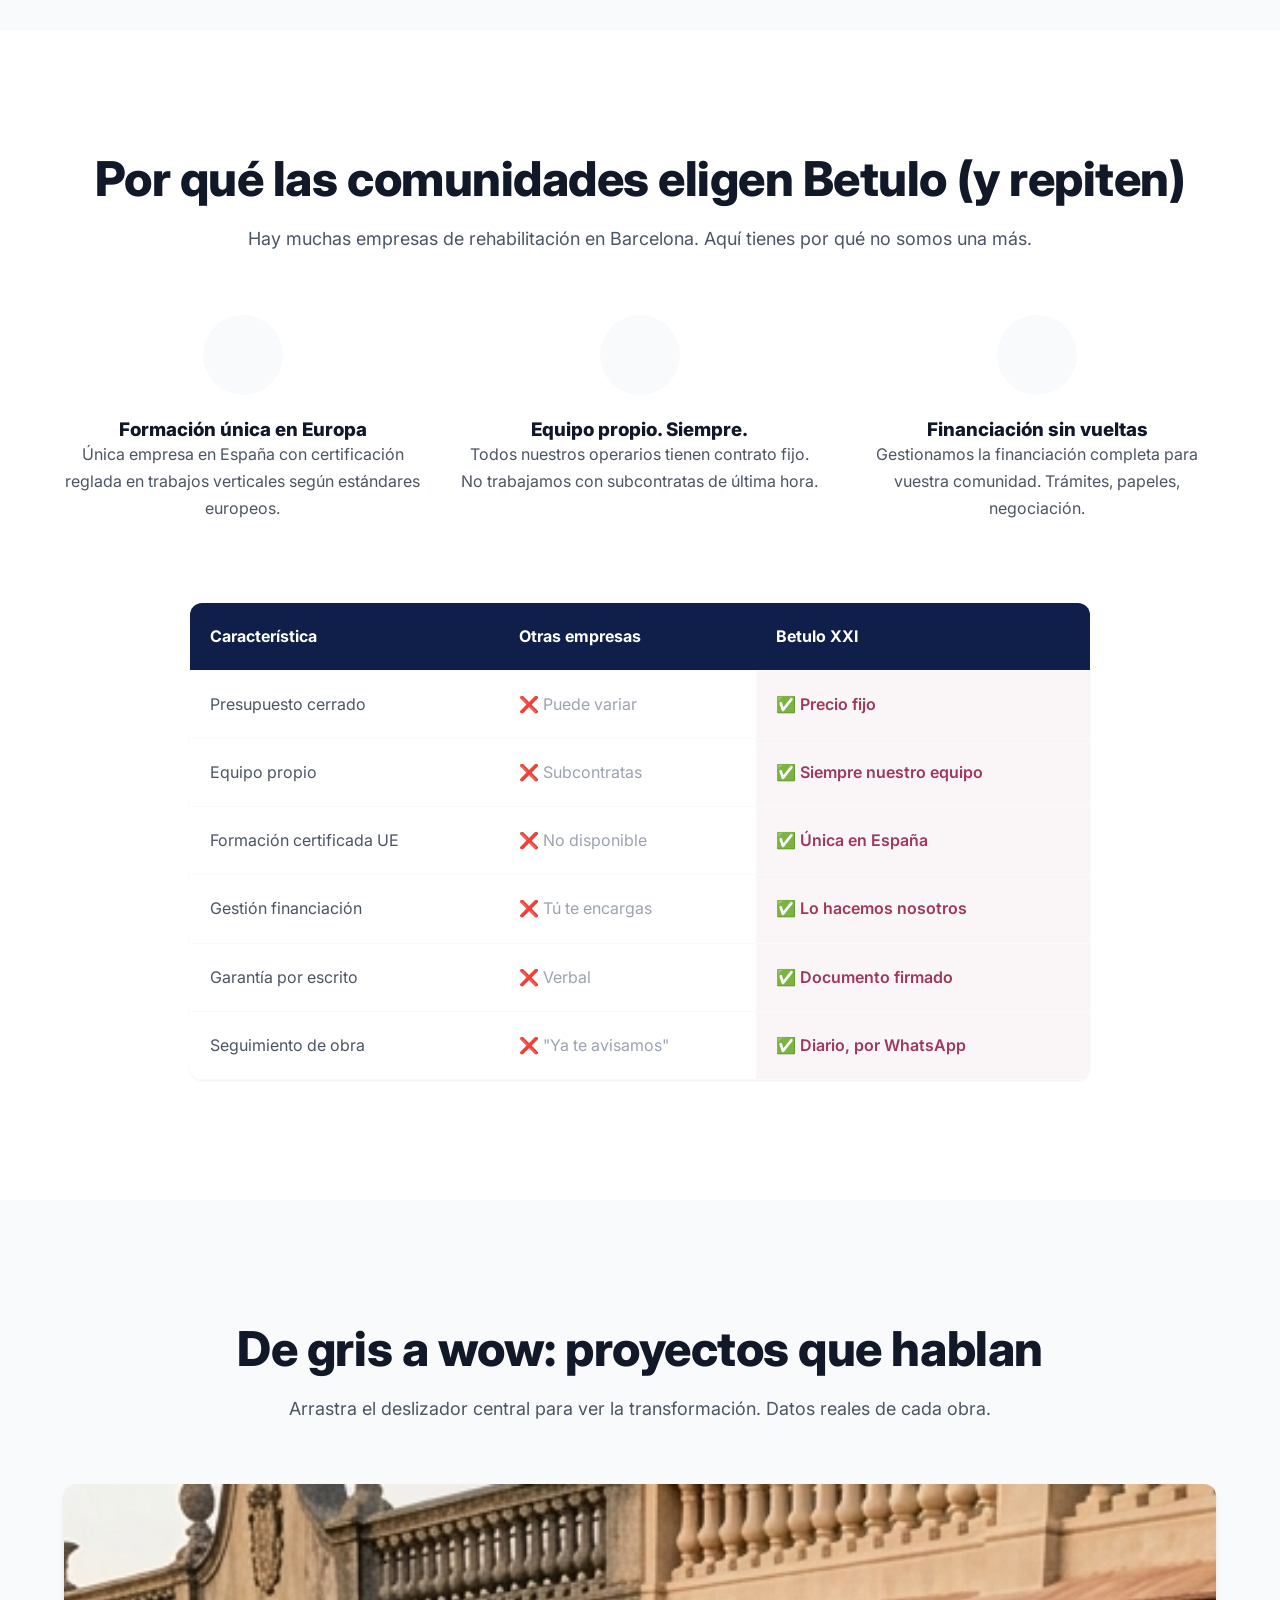
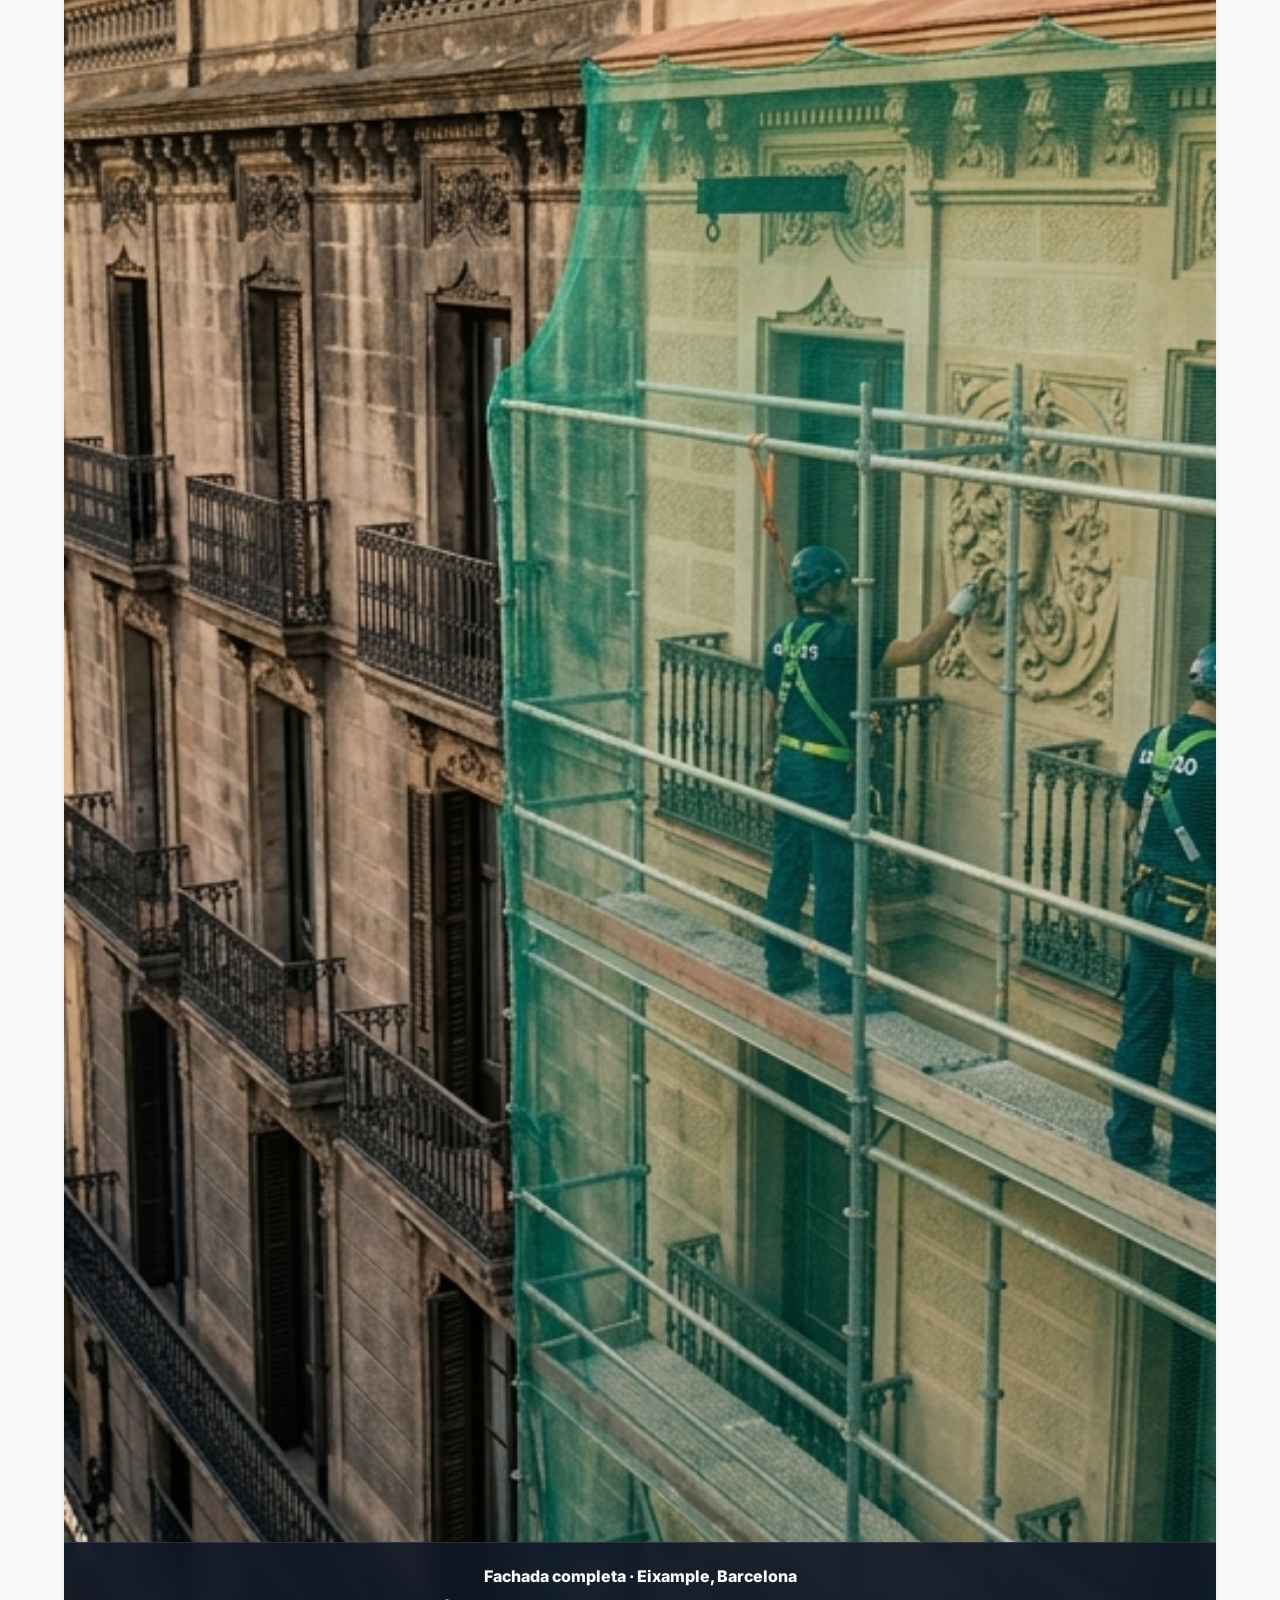
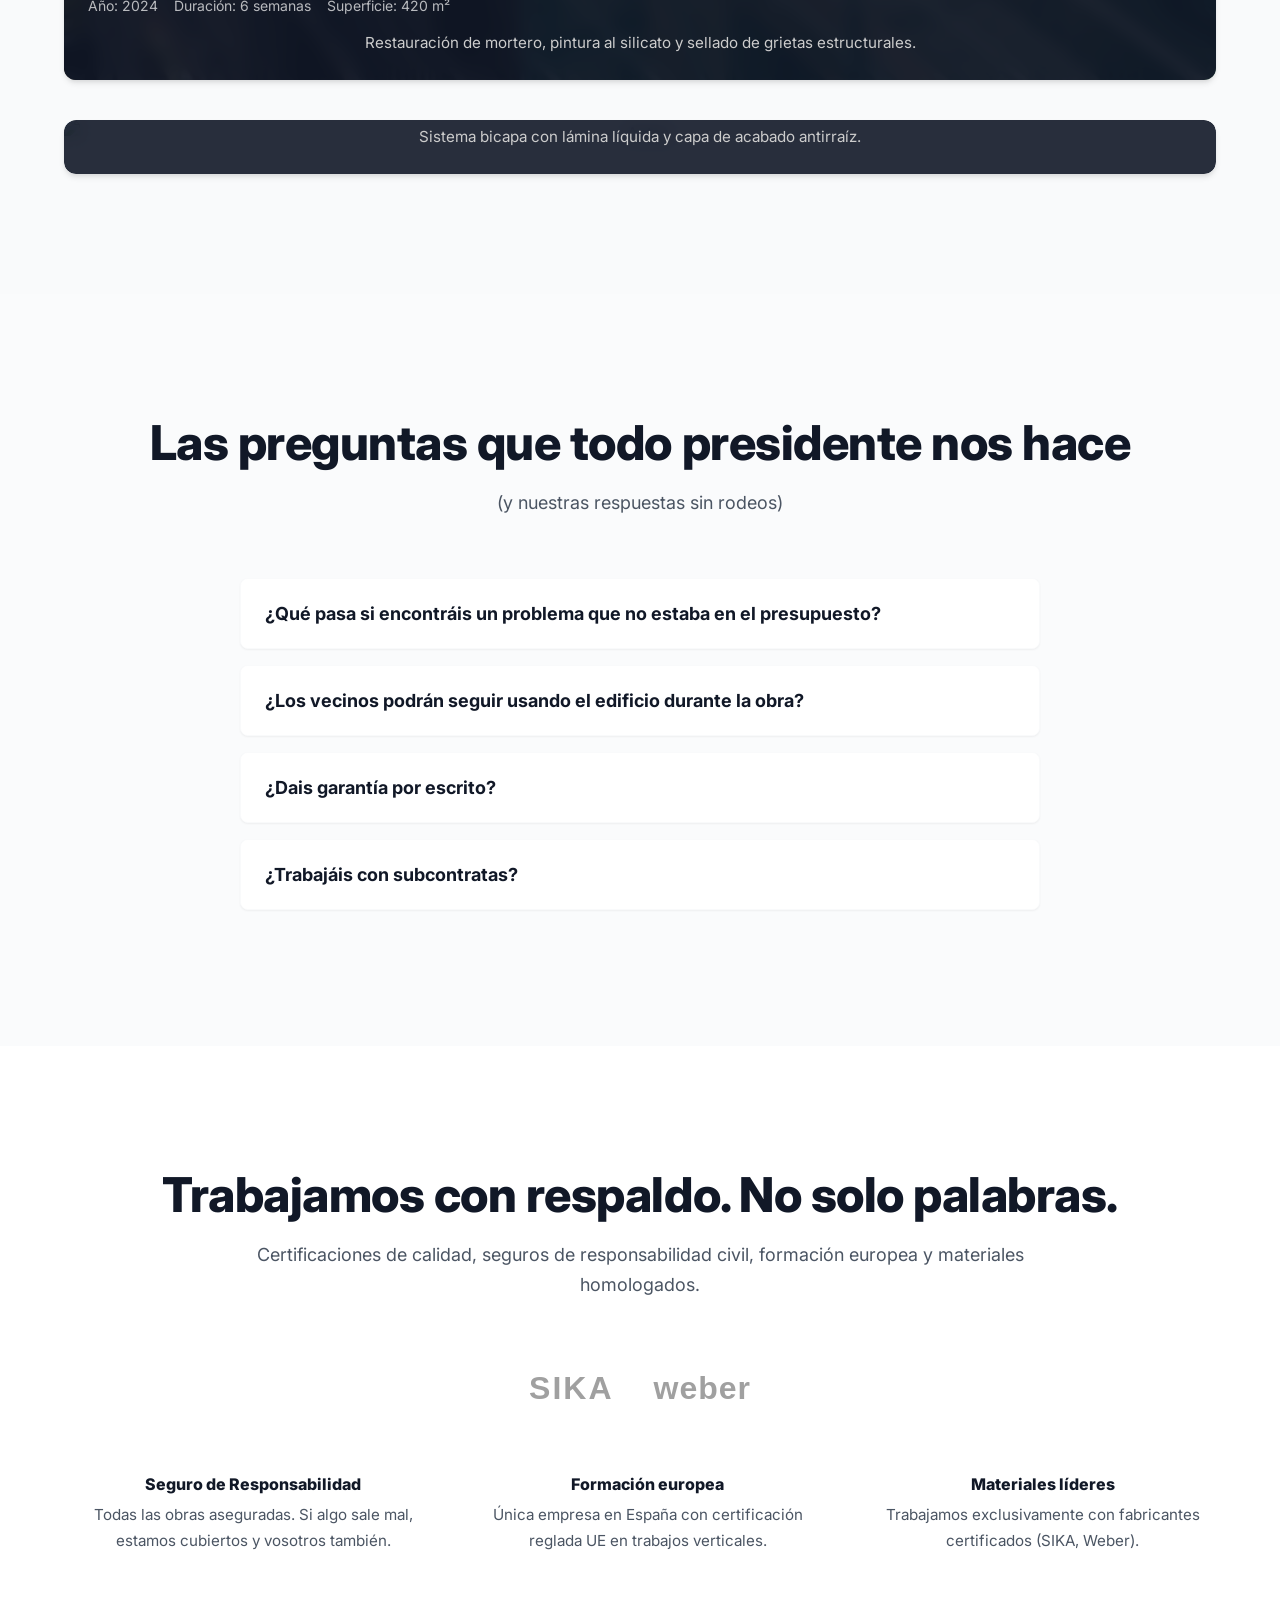
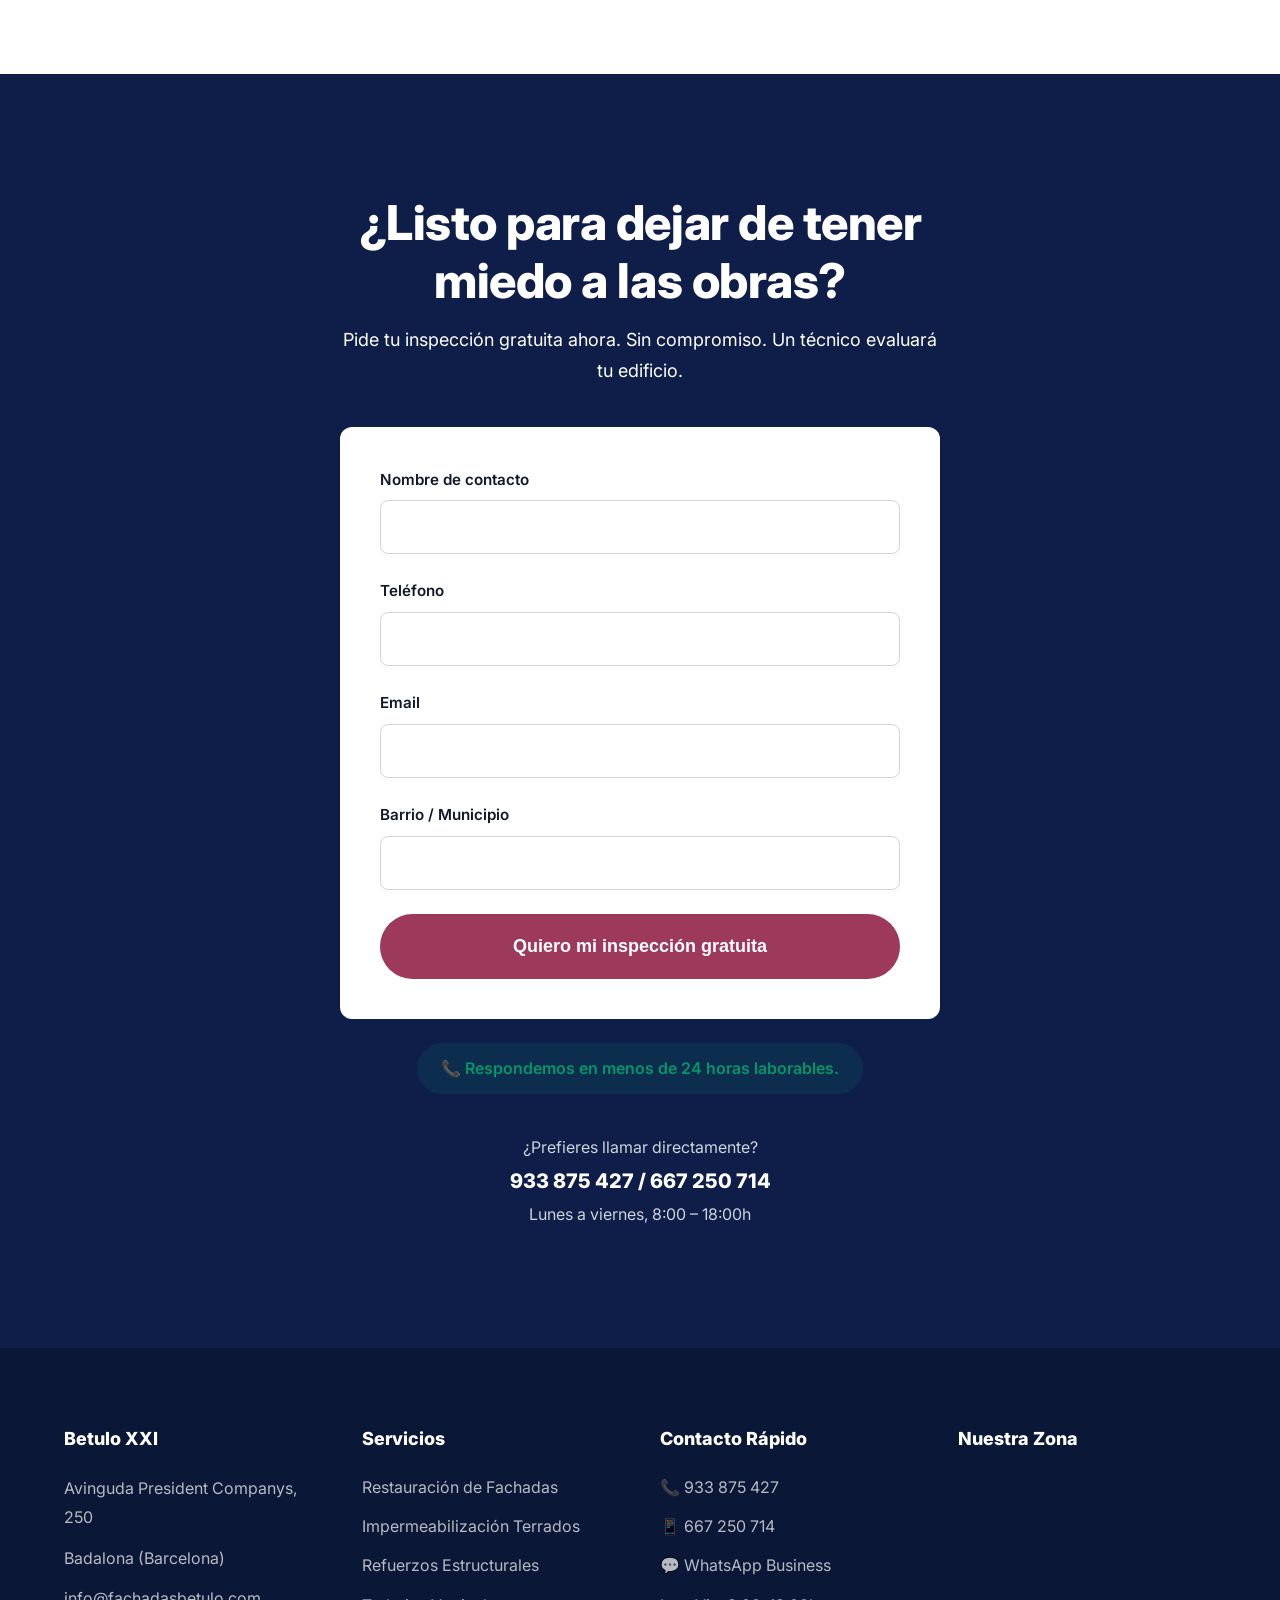
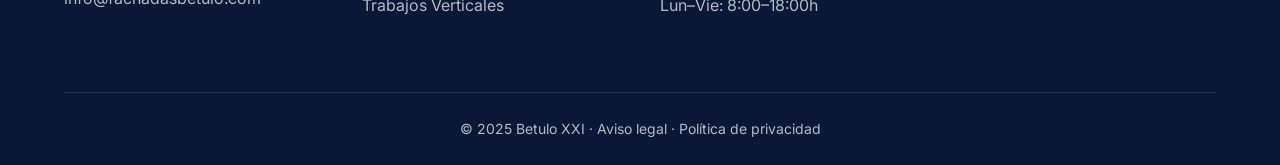
==== commit de5c3100: "Add files via upload" ====
--- a/index.html
+++ b/index.html
@@ -168,44 +168,79 @@
             <div class="services-grid">
                 <!-- Service 1 -->
                 <div class="service-card">
-                    <img src="https://images.unsplash.com/photo-1565008576549-57569a49371d?q=80&w=800" alt="Restauración de Fachadas" class="service-img">
+                    <img src="https://rehabilitacionfachadasbarcelona.net/wp-content/uploads/2026/03/restauracion.jpg" alt="Restauración de Fachadas" class="service-img" style="object-fit: cover;">
                     <div class="service-content">
-                        <h3>Restauración de Fachadas</h3>
-                        <p>Una fachada deteriorada no solo es fea: es un riesgo legal para la comunidad.</p>
-                        <ul class="service-features">
-                            <li>Diagnóstico técnico incluido</li>
-                            <li>Materiales certificados UE</li>
-                            <li>Garantía por escrito</li>
-                        </ul>
-                        <a href="#contacto" class="btn btn-primary">Quiero un estudio</a>
-                    </div>
-                </div>
+                        <h3>Restauración de fachadas</h3>
+                        <p>Especialistas en la rehabilitación integral, mejorando tanto la estética como la seguridad estructural de viviendas y edificios históricos.</p>
+                        <a href="restauracion-de-fachadas.html" class="btn-luxury">
+                            <span>Más Información</span>
+                            <svg xmlns="http://www.w3.org/2000/svg" viewBox="0 0 24 24" fill="none" stroke="currentColor" stroke-width="2" stroke-linecap="round" stroke-linejoin="round"><line x1="5" y1="12" x2="19" y2="12"></line><polyline points="12 5 19 12 12 19"></polyline></svg>
+                        </a>
+                    </div>
+                </div>
+
                 <!-- Service 2 -->
                 <div class="service-card">
-                    <img src="https://images.unsplash.com/photo-1628744448840-55bdb2497bd4?q=80&w=800" alt="Impermeabilización" class="service-img">
+                    <img src="https://images.unsplash.com/photo-1628744448840-55bdb2497bd4?q=80&w=800" alt="Impermeabilización de Terrados" class="service-img" style="object-fit: cover;">
                     <div class="service-content">
-                        <h3>Impermeabilización de Terrados</h3>
-                        <p>El 80% de las humedades en edificios vienen de arriba. Lo cortamos de raíz.</p>
-                        <ul class="service-features">
-                            <li>Sistema multicapa de calidad</li>
-                            <li>Sin obras invasivas</li>
-                            <li>Solución definitiva</li>
-                        </ul>
-                        <a href="#contacto" class="btn btn-primary">Revisar terrado</a>
-                    </div>
-                </div>
+                        <h3>Impermeabilización de terrados</h3>
+                        <p>Eliminamos filtraciones protegiendo la estructura frente a la humedad con sistemas avanzados de total estanqueidad.</p>
+                        <a href="impermeabilizacion-de-terrados.html" class="btn-luxury">
+                            <span>Más Información</span>
+                            <svg xmlns="http://www.w3.org/2000/svg" viewBox="0 0 24 24" fill="none" stroke="currentColor" stroke-width="2" stroke-linecap="round" stroke-linejoin="round"><line x1="5" y1="12" x2="19" y2="12"></line><polyline points="12 5 19 12 12 19"></polyline></svg>
+                        </a>
+                    </div>
+                </div>
+
                 <!-- Service 3 -->
                 <div class="service-card">
-                    <img src="https://images.unsplash.com/photo-1504307651254-35680f356dfd?q=80&w=800" alt="Refuerzos Estructurales" class="service-img">
+                    <img src="https://images.unsplash.com/photo-1513694203232-719a280e022f?q=80&w=800" alt="Patios de luces y claraboyas" class="service-img" style="object-fit: cover;">
                     <div class="service-content">
-                        <h3>Refuerzos Estructurales</h3>
-                        <p>Si un técnico ha detectado grietas estructurales, necesitas actuar ya. Antes de la ITE.</p>
-                        <ul class="service-features">
-                            <li>Ingenieros patológicos</li>
-                            <li>Trabajo vertical (mínimo impacto)</li>
-                            <li>Documentación para Ayto.</li>
-                        </ul>
-                        <a href="#contacto" class="btn btn-primary">Evaluación urgente</a>
+                        <h3>Patios de luces y claraboyas</h3>
+                        <p>Reparamos claraboyas y rehabilitamos patios de luces para evitar filtraciones y mejorar iluminación natural.</p>
+                        <a href="patios-de-luces-y-claraboyas.html" class="btn-luxury">
+                            <span>Más Información</span>
+                            <svg xmlns="http://www.w3.org/2000/svg" viewBox="0 0 24 24" fill="none" stroke="currentColor" stroke-width="2" stroke-linecap="round" stroke-linejoin="round"><line x1="5" y1="12" x2="19" y2="12"></line><polyline points="12 5 19 12 12 19"></polyline></svg>
+                        </a>
+                    </div>
+                </div>
+
+                <!-- Service 4 -->
+                <div class="service-card">
+                    <img src="https://images.unsplash.com/photo-1504307651254-35680f356dfd?q=80&w=800" alt="Refuerzos estructurales" class="service-img" style="object-fit: cover;">
+                    <div class="service-content">
+                        <h3>Refuerzos estructurales</h3>
+                        <p>Garantizamos la seguridad de forjados, pilares y edificios con fisuras usando materiales de alta resistencia.</p>
+                        <a href="refuerzos-estructurales.html" class="btn-luxury">
+                            <span>Más Información</span>
+                            <svg xmlns="http://www.w3.org/2000/svg" viewBox="0 0 24 24" fill="none" stroke="currentColor" stroke-width="2" stroke-linecap="round" stroke-linejoin="round"><line x1="5" y1="12" x2="19" y2="12"></line><polyline points="12 5 19 12 12 19"></polyline></svg>
+                        </a>
+                    </div>
+                </div>
+
+                <!-- Service 5 -->
+                <div class="service-card">
+                    <img src="https://rehabilitacionfachadasbarcelona.net/wp-content/uploads/2025/08/trabajos03.jpg" alt="Trabajos verticales" class="service-img" style="object-fit: cover;">
+                    <div class="service-content">
+                        <h3>Trabajos verticales</h3>
+                        <p>Intervenciones en altura sin andamios de forma rápida, segura y económica minimizando las molestias vecinales.</p>
+                        <a href="trabajos-verticales.html" class="btn-luxury">
+                            <span>Más Información</span>
+                            <svg xmlns="http://www.w3.org/2000/svg" viewBox="0 0 24 24" fill="none" stroke="currentColor" stroke-width="2" stroke-linecap="round" stroke-linejoin="round"><line x1="5" y1="12" x2="19" y2="12"></line><polyline points="12 5 19 12 12 19"></polyline></svg>
+                        </a>
+                    </div>
+                </div>
+
+                <!-- Service 6 -->
+                <div class="service-card">
+                    <img src="https://images.unsplash.com/photo-1518458028785-8fbcd101ebb9?q=80&w=800" alt="Sistemas de aislamiento térmico" class="service-img" style="object-fit: cover;">
+                    <div class="service-content">
+                        <h3>Sistemas de aislamiento térmico</h3>
+                        <p>Instalamos sistemas SATE para reducir el consumo energético cuidando la sostenibilidad del edificio.</p>
+                        <a href="sistemas-de-aislamiento-termico.html" class="btn-luxury">
+                            <span>Más Información</span>
+                            <svg xmlns="http://www.w3.org/2000/svg" viewBox="0 0 24 24" fill="none" stroke="currentColor" stroke-width="2" stroke-linecap="round" stroke-linejoin="round"><line x1="5" y1="12" x2="19" y2="12"></line><polyline points="12 5 19 12 12 19"></polyline></svg>
+                        </a>
                     </div>
                 </div>
             </div>
